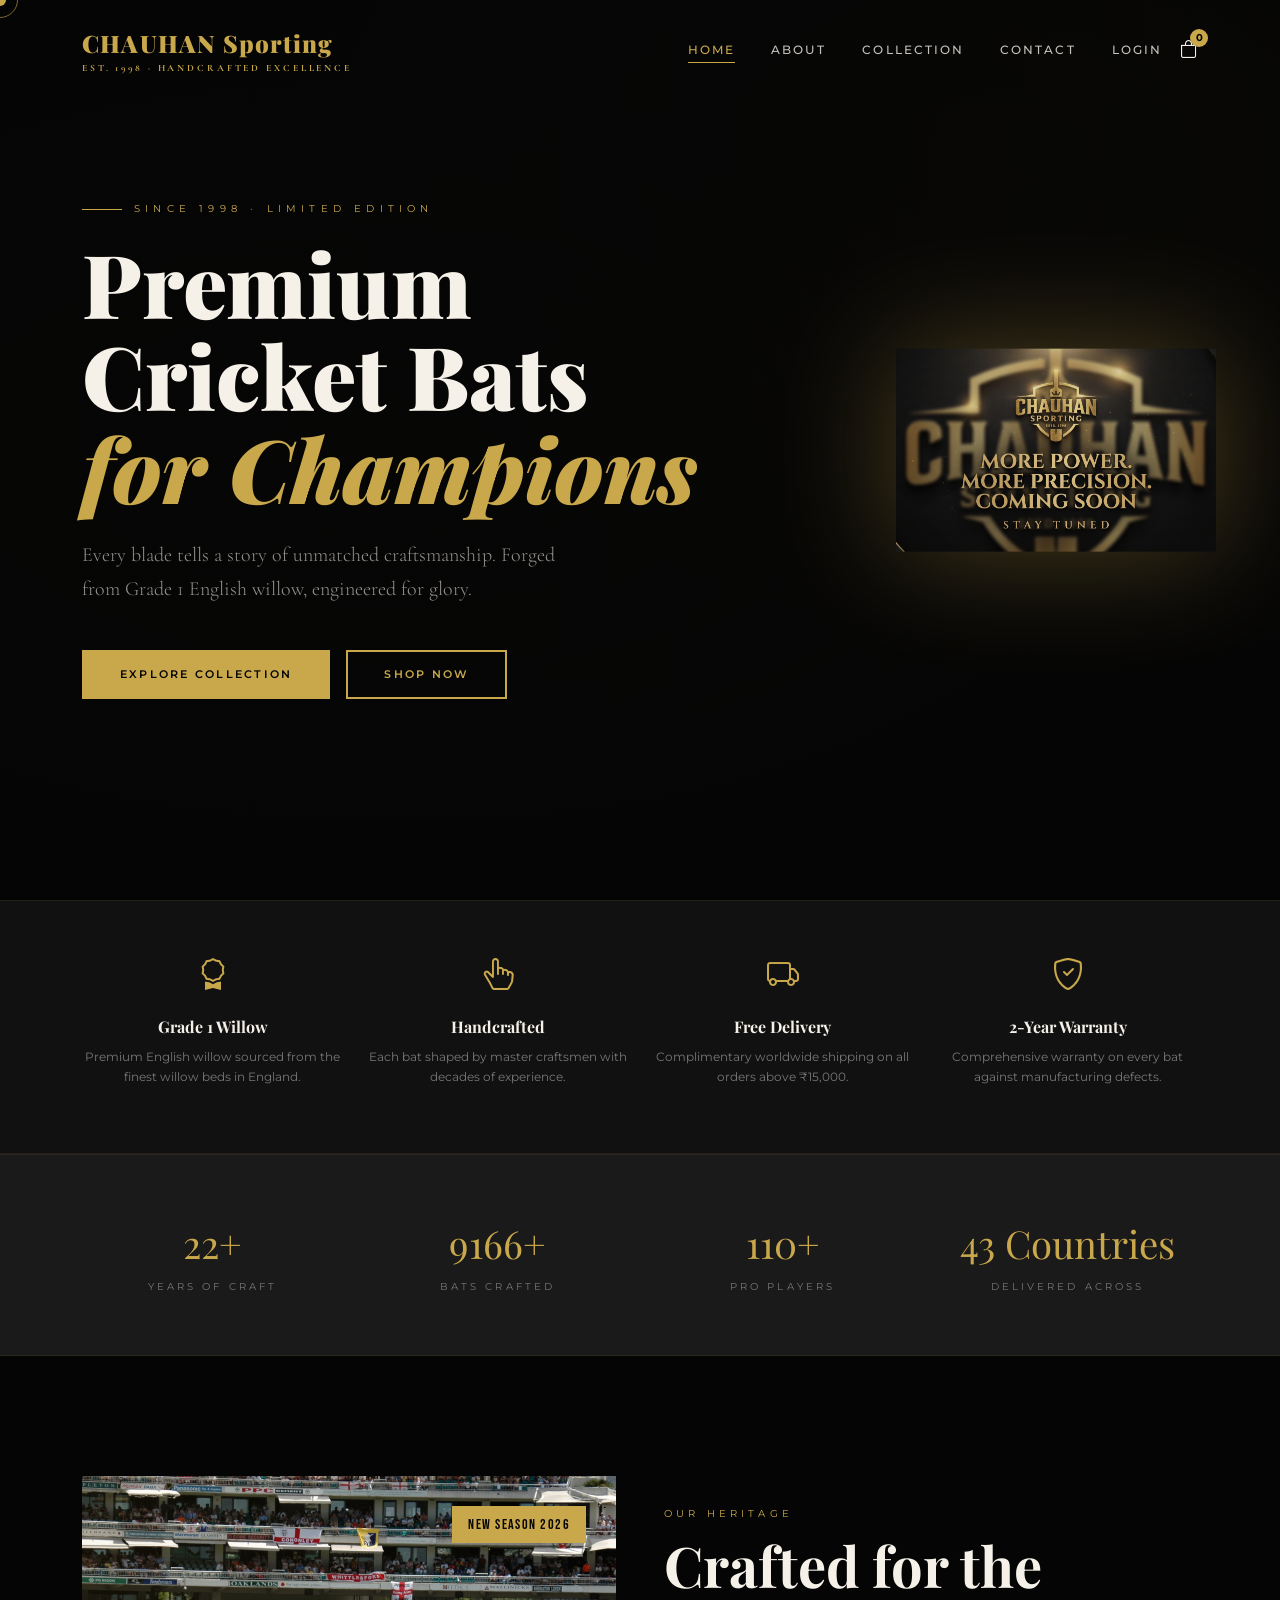
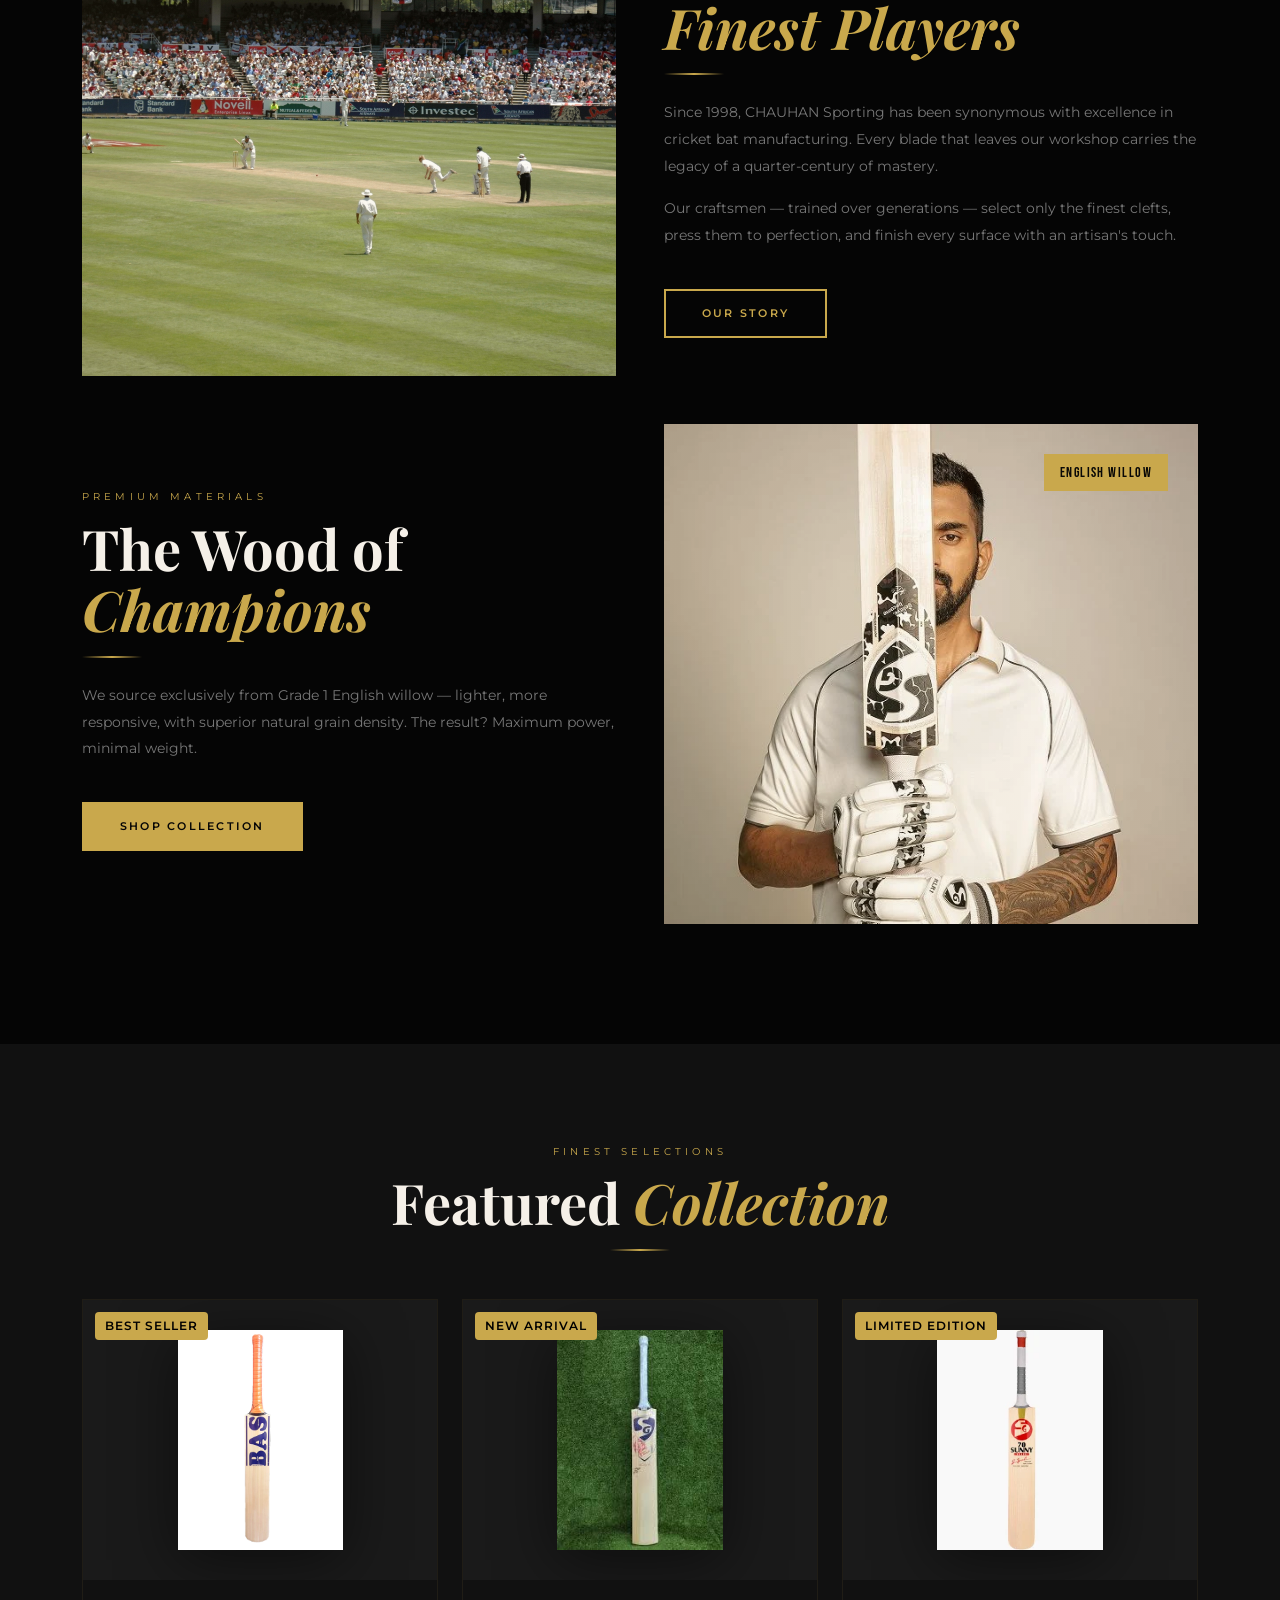
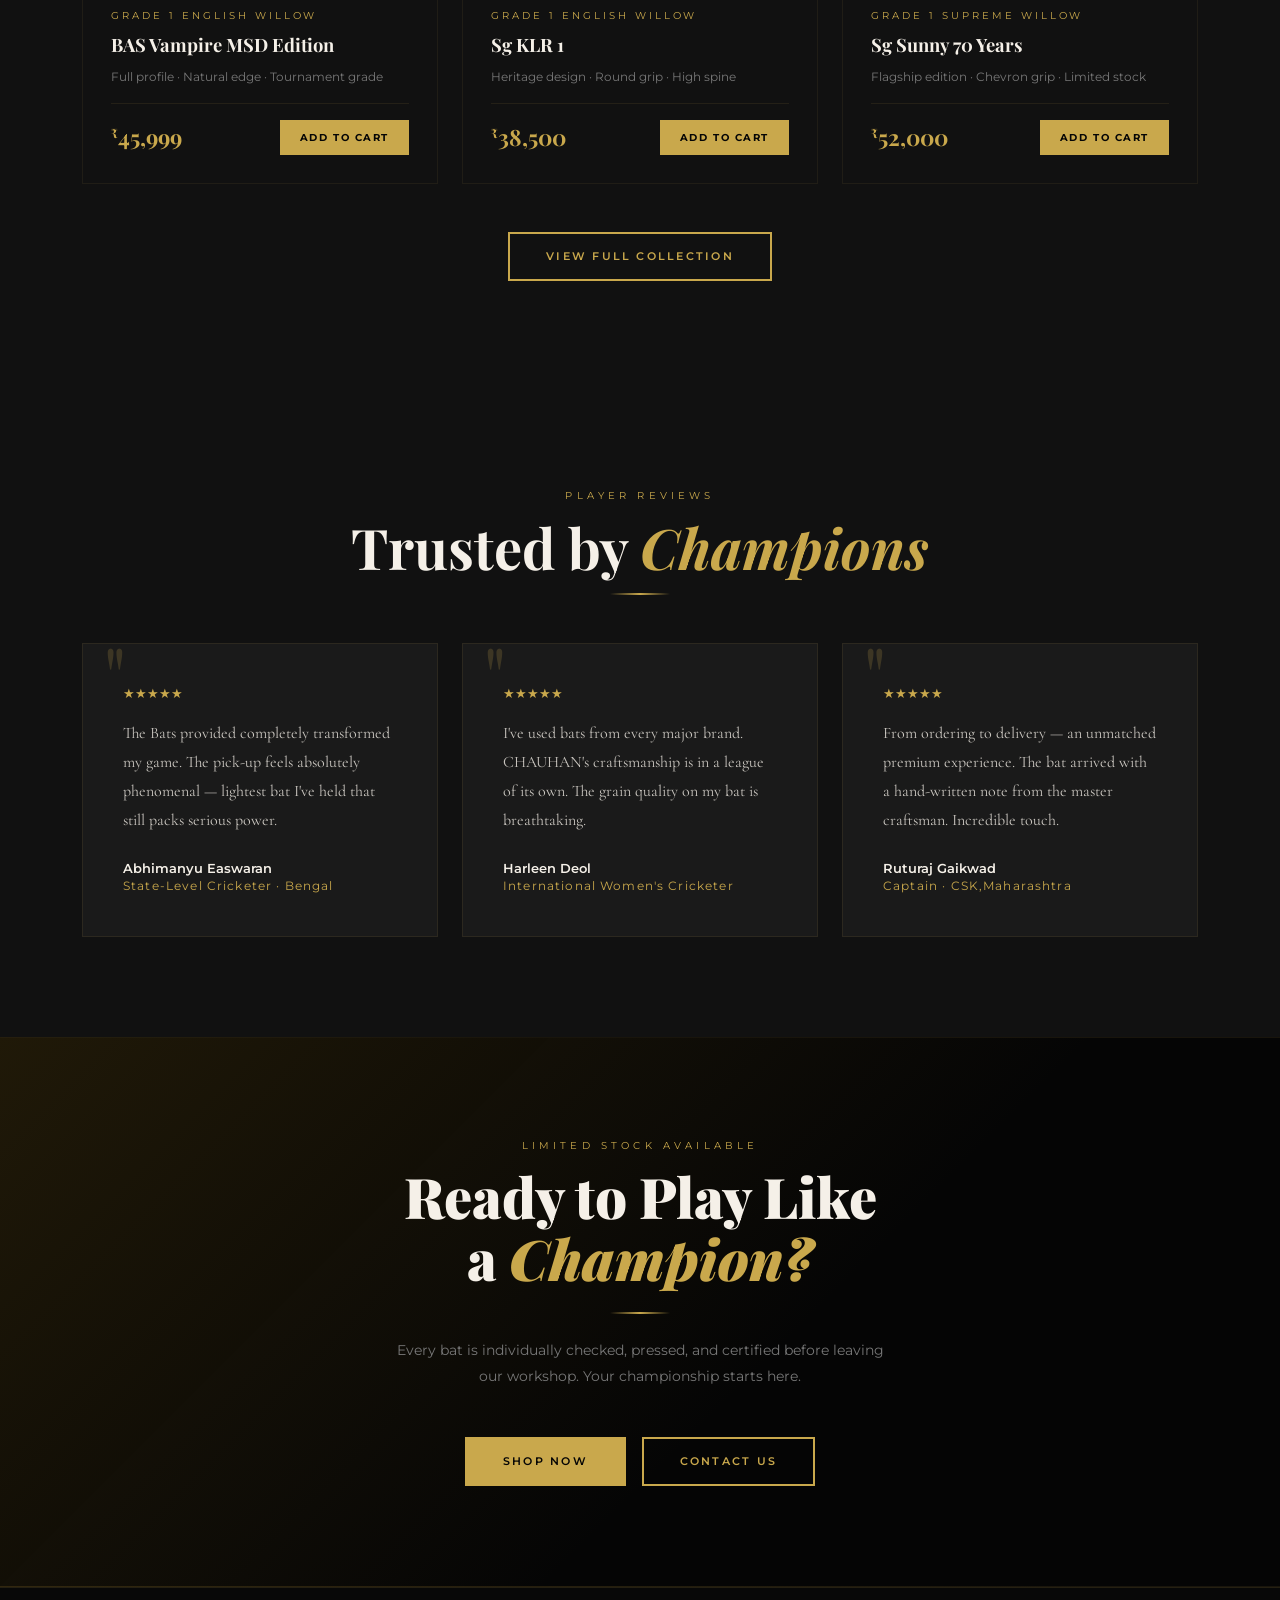
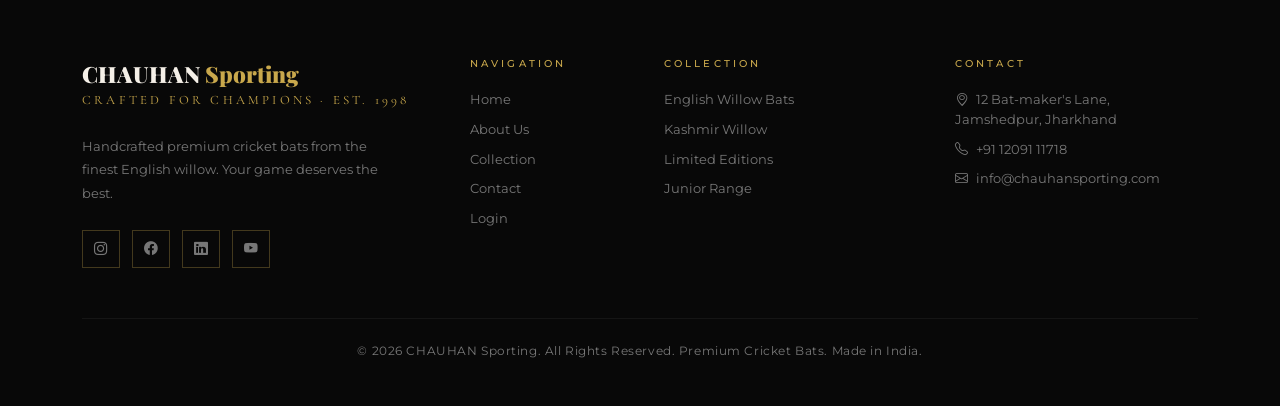
==== index.html @ fa4aa622 "My First Commit." ====
<!DOCTYPE html>
<html lang="en">
<head>
  <meta charset="UTF-8" />
  <meta name="viewport" content="width=device-width, initial-scale=1.0" />
  <title>CHAUHAN Sporting — Premium Cricket Bats for Champions</title>
  <link rel="preconnect" href="https://fonts.googleapis.com" />
  <link rel="preconnect" href="https://fonts.gstatic.com" crossorigin />
  <link href="https://fonts.googleapis.com/css2?family=Playfair+Display:ital,wght@0,400;0,700;1,400&family=Montserrat:wght@300;400;500;600;700&display=swap" rel="stylesheet" />
  <link rel="stylesheet" href="https://cdn.jsdelivr.net/npm/bootstrap@5.3.3/dist/css/bootstrap.min.css" />
  <link rel="stylesheet" href="https://cdn.jsdelivr.net/npm/bootstrap-icons@1.11.3/font/bootstrap-icons.min.css" />
  <link rel="stylesheet" href="style.css" />
</head>
<body>

<!-- Loader -->
<div id="loader">
  <div class="loader-brand">CHAUHAN<span style="color:var(--off-white);font-weight:300"> Sporting</span></div>
  <div class="loader-bar"><div class="loader-fill"></div></div>
</div>

<!-- Cursor -->
<div class="cursor"></div>
<div class="cursor-follower"></div>
<!-- Scroll Progress -->
<div class="scroll-progress"></div>

<!-- ══════════ NAVBAR ══════════ -->
<nav class="navbar navbar-expand-lg fixed-top">
  <div class="container">
    <a class="navbar-brand" href="index.html">
      <span>CHAUHAN Sporting</span>
      <span class="brand-tagline">Est. 1998 · Handcrafted Excellence</span>
    </a>
    <div class="d-flex align-items-center gap-3 order-lg-last">
      <span class="cart-icon">
        <i class="bi bi-bag"></i>
        <span class="cart-count">0</span>
      </span>
      <button class="navbar-toggler" type="button" data-bs-toggle="collapse" data-bs-target="#navMenu">
        <span class="navbar-toggler-icon"></span>
      </button>
    </div>
    <div class="collapse navbar-collapse" id="navMenu">
      <ul class="navbar-nav ms-auto align-items-lg-center">
        <li class="nav-item"><a class="nav-link" href="index.html">Home</a></li>
        <li class="nav-item"><a class="nav-link" href="about.html">About</a></li>
        <li class="nav-item"><a class="nav-link" href="collection.html">Collection</a></li>
        <li class="nav-item"><a class="nav-link" href="contact.html">Contact</a></li>
        <li class="nav-item"><a class="nav-link" href="login.html">Login</a></li>
      </ul>
    </div>
  </div>
</nav>

<!-- ══════════ HERO ══════════ -->
<section class="hero">
  <div class="hero-bg"></div>
  <div class="hero-stadium"></div>
  <div class="container hero-content">
    <div class="row">
      <div class="col-lg-7">
        <div class="hero-label">Since 1998 · Limited Edition</div>
        <h1>
          Premium Cricket Bats
          <em>for Champions</em>
        </h1>
        <p class="hero-sub">
          Every blade tells a story of unmatched craftsmanship. 
          Forged from Grade 1 English willow, engineered for glory.
        </p>
        <div class="hero-btns">
          <a href="collection.html" class="btn-gold ripple-btn"><span>Explore Collection</span></a>
          <a href="collection.html" class="btn-outline-gold ripple-btn"><span>Shop Now</span></a>
        </div>
      </div>
    </div>
  </div>

  <!-- Floating bat -->
  <div class="hero-visual d-none d-lg-block">
    <img src="ad.png"
         onerror="this.src=''"
         alt="Premium Cricket Bat" class="hero-bat-img" />
  </div>

</section>

<!-- ══════════ FEATURES STRIP ══════════ -->
<section class="features-strip">
  <div class="container">
    <div class="row g-4">
      <div class="col-6 col-md-3">
        <div class="feature-item fade-up">
          <span class="feature-icon"><i class="bi bi-award"></i></span>
          <div class="feature-title">Grade 1 Willow</div>
          <p class="feature-desc">Premium English willow sourced from the finest willow beds in England.</p>
        </div>
      </div>
      <div class="col-6 col-md-3">
        <div class="feature-item fade-up">
          <span class="feature-icon"><i class="bi bi-hand-index-thumb"></i></span>
          <div class="feature-title">Handcrafted</div>
          <p class="feature-desc">Each bat shaped by master craftsmen with decades of experience.</p>
        </div>
      </div>
      <div class="col-6 col-md-3">
        <div class="feature-item fade-up">
          <span class="feature-icon"><i class="bi bi-truck"></i></span>
          <div class="feature-title">Free Delivery</div>
          <p class="feature-desc">Complimentary worldwide shipping on all orders above ₹15,000.</p>
        </div>
      </div>
      <div class="col-6 col-md-3">
        <div class="feature-item fade-up">
          <span class="feature-icon"><i class="bi bi-shield-check"></i></span>
          <div class="feature-title">2-Year Warranty</div>
          <p class="feature-desc">Comprehensive warranty on every bat against manufacturing defects.</p>
        </div>
      </div>
    </div>
  </div>
</section>

<!-- ══════════ STATS ══════════ -->
<section style="background:var(--dark);padding:60px 0;border-top:1px solid rgba(196,158,78,.1);border-bottom:1px solid rgba(196,158,78,.1);">
  <div class="container">
    <div class="row g-4 text-center">
      <div class="col-6 col-md-3 fade-up">
        <div style="font-family:var(--font-head,'Playfair Display',serif);font-size:2.4rem;color:var(--gold,#c49e4e);">
          <span data-count="25" data-suffix="+">0+</span>
        </div>
        <div style="font-size:.65rem;letter-spacing:.3em;text-transform:uppercase;color:var(--muted,#777);margin-top:.4rem;">Years of Craft</div>
      </div>
      <div class="col-6 col-md-3 fade-up">
        <div style="font-family:var(--font-head,'Playfair Display',serif);font-size:2.4rem;color:var(--gold,#c49e4e);">
          <span data-count="10000" data-suffix="+">0+</span>
        </div>
        <div style="font-size:.65rem;letter-spacing:.3em;text-transform:uppercase;color:var(--muted,#777);margin-top:.4rem;">Bats Crafted</div>
      </div>
      <div class="col-6 col-md-3 fade-up">
        <div style="font-family:var(--font-head,'Playfair Display',serif);font-size:2.4rem;color:var(--gold,#c49e4e);">
          <span data-count="120" data-suffix="+">0+</span>
        </div>
        <div style="font-size:.65rem;letter-spacing:.3em;text-transform:uppercase;color:var(--muted,#777);margin-top:.4rem;">Pro Players</div>
      </div>
      <div class="col-6 col-md-3 fade-up">
        <div style="font-family:var(--font-head,'Playfair Display',serif);font-size:2.4rem;color:var(--gold,#c49e4e);">
          <span data-count="48" data-suffix=" Countries">0</span>
        </div>
        <div style="font-size:.65rem;letter-spacing:.3em;text-transform:uppercase;color:var(--muted,#777);margin-top:.4rem;">Delivered Across</div>
      </div>
    </div>
  </div>
</section>

<!-- ══════════ SHOWCASE ══════════ -->
<section class="showcase">
  <div class="container">
    <div class="row align-items-center g-5 mb-5">
      <div class="col-lg-6">
        <div class="showcase-img-wrap fade-in">
          <img src="match.jpg"
               onerror="this.src=''" alt="Cricket Craftsmanship" />
          <div class="showcase-badge">NEW SEASON 2026</div>
        </div>
      </div>
      <div class="col-lg-6">
        <div class="fade-up">
          <p class="section-label">Our Heritage</p>
          <h2 class="section-title">Crafted for the<br><em>Finest Players</em></h2>
          <div class="gold-divider left"></div>
          <p class="mt-4" style="color:var(--muted);line-height:1.9;font-size:0.88rem;">
            Since 1998, CHAUHAN Sporting has been synonymous with excellence in cricket bat manufacturing. 
            Every blade that leaves our workshop carries the legacy of a quarter-century of mastery.
          </p>
          <p class="mt-3" style="color:var(--muted);line-height:1.9;font-size:0.88rem;">
            Our craftsmen — trained over generations — select only the finest clefts, press them to perfection, 
            and finish every surface with an artisan's touch.
          </p>
          <a href="about.html" class="btn-outline-gold ripple-btn mt-4"><span>Our Story</span></a>
        </div>
      </div>
    </div>

    <div class="row align-items-center g-5">
      <div class="col-lg-6 order-lg-2">
        <div class="showcase-img-wrap fade-in">
          <img src="r.webp"
               onerror="this.src=''" alt="English Willow" />
          <div class="showcase-badge">ENGLISH WILLOW</div>
        </div>
      </div>
      <div class="col-lg-6 order-lg-1">
        <div class="fade-up">
          <p class="section-label">Premium Materials</p>
          <h2 class="section-title">The Wood of<br><em>Champions</em></h2>
          <div class="gold-divider left"></div>
          <p class="mt-4" style="color:var(--muted);line-height:1.9;font-size:0.88rem;">
            We source exclusively from Grade 1 English willow — lighter, more responsive, 
            with superior natural grain density. The result? Maximum power, minimal weight.
          </p>
          <a href="collection.html" class="btn-gold ripple-btn mt-4"><span>Shop Collection</span></a>
        </div>
      </div>
    </div>
  </div>
</section>

<!-- ══════════ FEATURED PRODUCTS ══════════ -->
<section class="py-5" style="background:var(--charcoal);padding:100px 0!important;">
  <div class="container">
    <div class="text-center mb-5 fade-up">
      <p class="section-label">Finest Selections</p>
      <h2 class="section-title">Featured <em>Collection</em></h2>
      <div class="gold-divider"></div>
    </div>
    <div class="row g-4">
      <!-- Card 1 -->
      <div class="col-md-6 col-lg-4 fade-up">
        <div class="bat-card" onclick="openBatModal({
          name:'BAS Vampire MSD Edition',
          img:'bas.jpg',
          price:45999,grade:'Grade 1 English Willow',
          wood:'English Willow - Grade 1',weight:'1.17–1.19 kg',
          grip:'Octopus Premium Grip',length:'86 cm',
          desc:'Tournament-grade bat with concave profile and natural edge swell. Preferred by international cricketers.'
        })">
          <div class="bat-overlay"><button class="btn-quick-view">Quick View</button></div>
          <div class="bat-img-wrap">
            <div class="bat-badge">Best Seller</div>
            <img src="bas.jpg" alt="Elite Pro" />
          </div>
          <div class="bat-info">
            <div class="bat-grade">Grade 1 English Willow</div>
            <div class="bat-name">BAS Vampire MSD Edition</div>
            <div class="bat-specs">Full profile · Natural edge · Tournament grade</div>
            <div class="bat-footer">
              <div class="bat-price"><span class="currency">₹</span>45,999</div>
              <button class="btn-add-cart ripple-btn" onclick="event.stopPropagation();addToCart('BAS Vampire MSD Edition',45999,'bas.jpg','Grade 1 English Willow')">Add to Cart</button>
            </div>
          </div>
        </div>
      </div>
      <!-- Card 2 -->
      <div class="col-md-6 col-lg-4 fade-up">
        <div class="bat-card" onclick="openBatModal({
          name:'Sg KLR 1',
          img:'klr.jpeg',
          price:38500,grade:'Grade 1 English Willow',
          wood:'English Willow - Grade 1',weight:'1.15–1.17 kg',
          grip:'Round Premium Grip',length:'85.5 cm',
          desc:'A heritage design with modern performance engineering. The Sg KLR 1 carries forward our founding vision.'
        })">
          <div class="bat-overlay"><button class="btn-quick-view">Quick View</button></div>
          <div class="bat-img-wrap">
            <div class="bat-badge">New Arrival</div>
            <img src="klr.jpeg" alt="Dynasty" />
          </div>
          <div class="bat-info">
            <div class="bat-grade">Grade 1 English Willow</div>
            <div class="bat-name">Sg KLR 1</div>
            <div class="bat-specs">Heritage design · Round grip · High spine</div>
            <div class="bat-footer">
              <div class="bat-price"><span class="currency">₹</span>38,500</div>
              <button class="btn-add-cart ripple-btn" onclick="event.stopPropagation();addToCart('Sg KLR 1',38500,'klr.jpeg','Grade 1 English Willow')">Add to Cart</button>
            </div>
          </div>
        </div>
      </div>
      <!-- Card 3 -->
      <div class="col-md-6 col-lg-4 fade-up">
        <div class="bat-card" onclick="openBatModal({
          name:'Sg Sunny 70 Years',
          img:'sunny 70.webp',
          price:52000,grade:'Grade 1 English Willow',
          wood:'English Willow - Grade 1 Supreme',weight:'1.18–1.20 kg',
          grip:'Chevron Gold Grip',length:'86.5 cm',
          desc:'Our flagship model. The Sg Sunny 70 Years is reserved for those who accept nothing but the absolute best.'
        })">
          <div class="bat-overlay"><button class="btn-quick-view">Quick View</button></div>
          <div class="bat-img-wrap">
            <div class="bat-badge">Limited Edition</div>
            <img src="sunny 70.webp" alt="Sg Sunny 70 Years" />
          </div>
          <div class="bat-info">
            <div class="bat-grade">Grade 1 Supreme Willow</div>
            <div class="bat-name">Sg Sunny 70 Years</div>
            <div class="bat-specs">Flagship edition · Chevron grip · Limited stock</div>
            <div class="bat-footer">
              <div class="bat-price"><span class="currency">₹</span>52,000</div>
              <button class="btn-add-cart ripple-btn" onclick="event.stopPropagation();addToCart('Sg Sunny 70 Years',52000,'sunny 70.webp','Grade 1 Supreme Willow')">Add to Cart</button>
            </div>
          </div>
        </div>
      </div>
    </div>
    <div class="text-center mt-5 fade-up">
      <a href="collection.html" class="btn-outline-gold ripple-btn"><span>View Full Collection</span></a>
    </div>
  </div>
</section>

<!-- ══════════ TESTIMONIALS ══════════ -->
<section class="testimonials">
  <div class="container">
    <div class="text-center mb-5 fade-up">
      <p class="section-label">Player Reviews</p>
      <h2 class="section-title">Trusted by <em>Champions</em></h2>
      <div class="gold-divider"></div>
    </div>
    <div class="row g-4">
      <div class="col-md-4 fade-up">
        <div class="testimonial-card">
          <div class="stars">★★★★★</div>
          <p class="testimonial-text">The Bats provided completely transformed my game. The pick-up feels absolutely phenomenal — lightest bat I've held that still packs serious power.</p>
          <div class="testimonial-author">Abhimanyu Easwaran</div>
          <div class="testimonial-role">State-Level Cricketer · Bengal</div>
        </div>
      </div>
      <div class="col-md-4 fade-up">
        <div class="testimonial-card">
          <div class="stars">★★★★★</div>
          <p class="testimonial-text">I've used bats from every major brand. CHAUHAN's craftsmanship is in a league of its own. The grain quality on my bat is breathtaking.</p>
          <div class="testimonial-author">Harleen Deol</div>
          <div class="testimonial-role">International Women's Cricketer</div>
        </div>
      </div>
      <div class="col-md-4 fade-up">
        <div class="testimonial-card">
          <div class="stars">★★★★★</div>
          <p class="testimonial-text">From ordering to delivery — an unmatched premium experience. The bat arrived with a hand-written note from the master craftsman. Incredible touch.</p>
          <div class="testimonial-author">Ruturaj Gaikwad</div>
          <div class="testimonial-role">Captain · CSK,Maharashtra</div>
        </div>
      </div>
    </div>
  </div>
</section>

<!-- ══════════ CTA BANNER ══════════ -->
<section class="cta-banner">
  <div class="container fade-up">
    <p class="section-label">Limited Stock Available</p>
    <h2 class="section-title mb-4">Ready to Play Like<br>a <em>Champion?</em></h2>
    <div class="gold-divider"></div>
    <p class="mt-4 mb-5" style="color:var(--muted);max-width:500px;margin-inline:auto;line-height:1.8;font-size:0.88rem;">
      Every bat is individually checked, pressed, and certified before leaving our workshop. 
      Your championship starts here.
    </p>
    <div class="d-flex justify-content-center gap-3 flex-wrap">
      <a href="collection.html" class="btn-gold ripple-btn"><span>Shop Now</span></a>
      <a href="contact.html" class="btn-outline-gold ripple-btn"><span>Contact Us</span></a>
    </div>
  </div>
</section>

<!-- ══════════ FOOTER ══════════ -->
<footer>
  <div class="container">
    <div class="row g-5">
      <div class="col-lg-4">
        <div class="footer-brand">CHAUHAN<span> Sporting</span></div>
        <div class="footer-tagline mb-4">Crafted for Champions · Est. 1998</div>
        <p style="font-size:0.82rem;color:var(--muted);line-height:1.8;max-width:300px;">
          Handcrafted premium cricket bats from the finest English willow. 
          Your game deserves the best.
        </p>
        <div class="mt-4">
          <a href="https://www.instagram.com/_.chauhan._111/" target="_blank" class="social-icon"><i class="bi bi-instagram"></i></a>
              <a href="https://www.facebook.com/" target="_blank" class="social-icon"><i class="bi bi-facebook"></i></a>
              <a href="https://www.linkedin.com/in/shivanand-singh-827114405/" target="_blank" class="social-icon"><i class="bi bi-linkedin"></i></a>
              <a href="https://www.youtube.com/@chennaiipl" target="_blank" class="social-icon"><i class="bi bi-youtube"></i></a>
         </div>
      </div>
      <div class="col-6 col-lg-2 footer-links">
        <h6>Navigation</h6>
        <a href="index.html">Home</a>
        <a href="about.html">About Us</a>
        <a href="collection.html">Collection</a>
        <a href="contact.html">Contact</a>
        <a href="login.html">Login</a>
      </div>
      <div class="col-6 col-lg-3 footer-links">
        <h6>Collection</h6>
        <a href="collection.html">English Willow Bats</a>
        <a href="collection.html">Kashmir Willow</a>
        <a href="collection.html">Limited Editions</a>
        <a href="collection.html">Junior Range</a>
      </div>
      <div class="col-lg-3 footer-links">
        <h6>Contact</h6>
        <a href="#"><i class="bi bi-geo-alt me-2"></i>12 Bat-maker's Lane, Jamshedpur, Jharkhand</a>
        <a href="#"><i class="bi bi-telephone me-2"></i>+91 12091 11718</a>
        <a href="#"><i class="bi bi-envelope me-2"></i>info@chauhansporting.com</a>
      </div>
    </div>
    <div class="footer-bottom text-center">
      <p>© 2026 CHAUHAN Sporting. All Rights Reserved. Premium Cricket Bats. Made in India.</p>
    </div>
  </div>
</footer>

<!-- Bat Detail Modal -->
<div class="modal fade bat-modal" id="batModal" tabindex="-1">
  <div class="modal-dialog modal-lg modal-dialog-centered">
    <div class="modal-content">
      <div class="modal-header">
        <h5 class="modal-title"></h5>
        <button type="button" class="btn-close" data-bs-dismiss="modal"></button>
      </div>
      <div class="modal-body p-4">
        <div class="row g-4">
          <div class="col-md-5 text-center" style="background:var(--dark);padding:30px;display:flex;align-items:center;">
            <img class="modal-bat-img" src="" alt="Bat" />
          </div>
          <div class="col-md-7">
            <div class="modal-bat-grade mb-2" style="font-size:0.65rem;letter-spacing:0.3em;text-transform:uppercase;color:var(--gold)"></div>
            <div class="modal-price mb-3"></div>
            <p class="modal-bat-desc mb-4" style="font-size:0.85rem;color:var(--muted);line-height:1.8;"></p>
            <table class="spec-table mb-4">
              <tr><td>Wood Type</td><td class="modal-bat-wood"></td></tr>
              <tr><td>Weight</td><td class="modal-bat-weight"></td></tr>
              <tr><td>Grip</td><td class="modal-bat-grip"></td></tr>
              <tr><td>Length</td><td class="modal-bat-length"></td></tr>
            </table>
            <button class="btn-gold ripple-btn btn-modal-cart w-100"><span>Add to Cart</span></button>
          </div>
        </div>
      </div>
    </div>
  </div>
</div>

<!-- Cart Toast -->
<div class="cart-toast">
  <i class="bi bi-bag-check-fill"></i>
  <span class="toast-msg">Item added to cart</span>
</div>

<script src="https://cdn.jsdelivr.net/npm/bootstrap@5.3.3/dist/js/bootstrap.bundle.min.js"></script>
<script src="main.js"></script>
</body>
</html>
---- style.css ----
/* ============================================================
   CHAUHAN Sporting — Premium Cricket Brand Stylesheet
   ============================================================ */

@import url('https://fonts.googleapis.com/css2?family=Playfair+Display:ital,wght@0,400;0,700;0,900;1,400&family=Cormorant+Garamond:wght@300;400;600&family=Bebas+Neue&family=Montserrat:wght@300;400;500;600&display=swap');

/* ── CSS Variables ─────────────────────────────────────────── */
:root {
  --gold: #c9a84c;
  --gold-light: #e8c96a;
  --gold-dark: #8b6914;
  --black : #050505;
  --charcoal: #111111;
  --dark: #1a1a1a;
  --dark-mid: #242424;
  --muted: #777;
  --off-white: #f5f0e8;
  --cream: #faf5ec;
  --white: #ffffff;

  --ff-display: 'Playfair Display', Georgia, serif;
  --ff-serif: 'Cormorant Garamond', serif;
  --ff-sans: 'Montserrat', sans-serif;
  --ff-impact: 'Bebas Neue', sans-serif;

  --transition: 0.4s cubic-bezier(0.25, 0.46, 0.45, 0.94);
  --transition-fast: 0.2s ease;
  --shadow-gold: 0 0 40px rgba(201,168,76,0.3);
  --shadow-deep: 0 25px 80px rgba(0,0,0,0.8);
}

/* ── Reset & Base ──────────────────────────────────────────── */
*, *::before, *::after { box-sizing: border-box; margin: 0; padding: 0; }

html { scroll-behavior: smooth; overflow-x: hidden; }

body {
  font-family: var(--ff-sans);
  background: var(--black);
  color: var(--off-white);
  overflow-x: hidden;
  cursor: none;
}

a { text-decoration: none; color: inherit; }
img { max-width: 100%; }

/* ── Custom Cursor ─────────────────────────────────────────── */
.cursor {
  width: 12px; height: 12px;
  background: var(--gold);
  border-radius: 50%;
  position: fixed;
  pointer-events: none;
  z-index: 99999;
  transform: translate(-50%, -50%);
  transition: transform 0.1s, width 0.3s, height 0.3s, background 0.3s;
  mix-blend-mode: normal;
}
.cursor-follower {
  width: 36px; height: 36px;
  border: 1px solid var(--gold);
  border-radius: 50%;
  position: fixed;
  pointer-events: none;
  z-index: 99998;
  transform: translate(-50%, -50%);
  transition: transform 0.15s ease-out, width 0.3s, height 0.3s;
  opacity: 0.6;
}
body:hover .cursor { transform: translate(-50%, -50%) scale(1); }
/* ── Navbar ────────────────────────────────────────────────── */
.navbar {
  background: transparent;
  padding: 20px 0;
  transition: var(--transition);
  z-index: 1000;
}
.navbar.scrolled {
  background: rgba(5,5,5,0.97);
  backdrop-filter: blur(20px);
  -webkit-backdrop-filter: blur(20px);
  padding: 12px 0;
  border-bottom: 1px solid rgba(201,168,76,0.15);
  box-shadow: 0 4px 40px rgba(0,0,0,0.5);
}
.navbar-brand {
  font-family: var(--ff-display);
  font-weight: 900;
  font-size: 1.5rem;
  letter-spacing: 0.05em;
}
.navbar-brand span { color: var(--gold); }
.brand-tagline {
  font-family: var(--ff-serif);
  font-size: 0.6rem;
  letter-spacing: 0.3em;
  color: var(--gold);
  display: block;
  text-transform: uppercase;
}
.nav-link {
  font-family: var(--ff-sans);
  font-size: 0.72rem;
  font-weight: 500;
  letter-spacing: 0.18em;
  text-transform: uppercase;
  color: rgba(245,240,232,0.8) !important;
  padding: 8px 18px !important;
  position: relative;
  transition: color var(--transition-fast);
}
.nav-link::after {
  content: '';
  position: absolute;
  bottom: 4px; left: 18px;
  width: 0; height: 1px;
  background: var(--gold);
  transition: width var(--transition);
}
.nav-link:hover { color: var(--gold) !important; }
.nav-link:hover::after, .nav-link.active::after { width: calc(100% - 36px); }
.nav-link.active { color: var(--gold) !important; }

.navbar-toggler { border: 1px solid var(--gold); border-radius: 0; padding: 6px 10px; }
.navbar-toggler-icon {
  background-image: url("data:image/svg+xml,%3csvg xmlns='http://www.w3.org/2000/svg' viewBox='0 0 30 30'%3e%3cpath stroke='%23c9a84c' stroke-linecap='round' stroke-miterlimit='10' stroke-width='2' d='M4 7h22M4 15h22M4 23h22'/%3e%3c/svg%3e");
}

/* ── Buttons ───────────────────────────────────────────────── */
.btn-gold {
  font-family: var(--ff-sans);
  font-size: 0.7rem;
  font-weight: 600;
  letter-spacing: 0.2em;
  text-transform: uppercase;
  color: var(--black);
  background: var(--gold);
  border: 2px solid var(--gold);
  padding: 14px 36px;
  border-radius: 0;
  position: relative;
  overflow: hidden;
  transition: color var(--transition), background var(--transition);
  display: inline-block;
}
.btn-gold::before {
  content: '';
  position: absolute;
  inset: 0;
  background: var(--black);
  transform: translateX(-101%);
  transition: transform var(--transition);
  z-index: 0;
}
.btn-gold:hover { color: var(--gold); }
.btn-gold:hover::before { transform: translateX(0); }
.btn-gold span { position: relative; z-index: 1; }

.btn-outline-gold {
  font-family: var(--ff-sans);
  font-size: 0.7rem;
  font-weight: 600;
  letter-spacing: 0.2em;
  text-transform: uppercase;
  color: var(--gold);
  background: transparent;
  border: 2px solid var(--gold);
  padding: 14px 36px;
  border-radius: 0;
  position: relative;
  overflow: hidden;
  transition: color var(--transition), background var(--transition);
  display: inline-block;
}
.btn-outline-gold::before {
  content: '';
  position: absolute;
  inset: 0;
  background: var(--gold);
  transform: translateX(-101%);
  transition: transform var(--transition);
  z-index: 0;
}
.btn-outline-gold:hover { color: var(--black); }
.btn-outline-gold:hover::before { transform: translateX(0); }
.btn-outline-gold span { position: relative; z-index: 1; }

/* ripple */
.ripple-btn { position: relative; overflow: hidden; }
.ripple-btn .ripple {
  position: absolute;
  border-radius: 50%;
  background: rgba(255,255,255,0.25);
  transform: scale(0);
  animation: ripple-anim 0.6s linear;
  pointer-events: none;
}
@keyframes ripple-anim { to { transform: scale(4); opacity: 0; } }

/* ── Gold Divider ──────────────────────────────────────────── */
.gold-divider {
  width: 60px; height: 2px;
  background: linear-gradient(90deg, transparent, var(--gold), transparent);
  margin: 16px auto;
}
.gold-divider.left { margin: 16px 0; }

/* ── Section Titles ────────────────────────────────────────── */
.section-label {
  font-family: var(--ff-sans);
  font-size: 0.65rem;
  letter-spacing: 0.4em;
  text-transform: uppercase;
  color: var(--gold);
  margin-bottom: 12px;
}
.section-title {
  font-family: var(--ff-display);
  font-size: clamp(2rem, 5vw, 3.5rem);
  font-weight: 700;
  line-height: 1.1;
  color: var(--off-white);
}
.section-title em { font-style: italic; color: var(--gold); }

/* ── Footer ────────────────────────────────────────────────── */
footer {
  background: #080808;
  border-top: 1px solid rgba(201,168,76,0.15);
  padding: 70px 0 30px;
}
.footer-brand { font-family: var(--ff-display); font-size: 1.4rem; font-weight: 900; }
.footer-brand span { color: var(--gold); }
.footer-tagline {
  font-family: var(--ff-serif);
  font-size: 0.8rem;
  letter-spacing: 0.25em;
  color: var(--gold);
  text-transform: uppercase;
}
.footer-links h6 {
  font-family: var(--ff-sans);
  font-size: 0.65rem;
  letter-spacing: 0.3em;
  text-transform: uppercase;
  color: var(--gold);
  margin-bottom: 20px;
}
.footer-links a {
  display: block;
  font-size: 0.82rem;
  color: var(--muted);
  margin-bottom: 10px;
  transition: color var(--transition-fast);
}
.footer-links a:hover { color: var(--gold); }
.social-icon {
  width: 38px; height: 38px;
  border: 1px solid rgba(201,168,76,0.3);
  display: inline-flex;
  align-items: center;
  justify-content: center;
  color: var(--muted);
  font-size: 0.85rem;
  margin-right: 8px;
  transition: var(--transition);
}
.social-icon:hover {
  border-color: var(--gold);
  color: var(--gold);
  box-shadow: 0 0 20px rgba(201,168,76,0.2);
}
.footer-bottom {
  border-top: 1px solid rgba(255,255,255,0.05);
  padding-top: 24px;
  margin-top: 50px;
  font-size: 0.72rem;
  color: var(--muted);
  letter-spacing: 0.05em;
}

/* ── Page Header (inner pages) ─────────────────────────────── */
.page-header {
  padding: 180px 0 100px;
  position: relative;
  overflow: hidden;
  background: var(--charcoal);
  text-align: center;
}
.page-header::before {
  content: '';
  position: absolute;
  inset: 0;
  background: radial-gradient(ellipse at center bottom, rgba(201,168,76,0.12) 0%, transparent 70%);
}
.page-header h1 {
  font-family: var(--ff-display);
  font-size: clamp(2.5rem, 7vw, 5rem);
  font-weight: 900;
}
.page-header h1 em { font-style: italic; color: var(--gold); }
.breadcrumb { background: none; justify-content: center; }
.breadcrumb-item { font-size: 0.72rem; letter-spacing: 0.15em; color: var(--muted); }
.breadcrumb-item.active { color: var(--gold); }
.breadcrumb-item + .breadcrumb-item::before { color: var(--gold); }

/* ── Scroll Progress ───────────────────────────────────────── */
.scroll-progress {
  position: fixed;
  top: 0; left: 0;
  height: 2px;
  background: linear-gradient(90deg, var(--gold-dark), var(--gold), var(--gold-light));
  z-index: 99999;
  width: 0%;
  transition: width 0.1s linear;
}

/* ── Loader ────────────────────────────────────────────────── */
#loader {
  position: fixed;
  inset: 0;
  background: var(--black);
  display: flex;
  flex-direction: column;
  align-items: center;
  justify-content: center;
  z-index: 999999;
  transition: opacity 0.6s, visibility 0.6s;
}
#loader.hidden { opacity: 0; visibility: hidden; }
.loader-brand {
  font-family: var(--ff-display);
  font-size: 2rem;
  font-weight: 900;
  color: var(--gold);
  margin-bottom: 30px;
  letter-spacing: 0.05em;
}
.loader-bar {
  width: 200px; height: 1px;
  background: rgba(201,168,76,0.2);
  overflow: hidden;
}
.loader-fill {
  height: 100%;
  background: var(--gold);
  width: 0%;
  animation: loadfill 1.2s ease-out forwards;
}
@keyframes loadfill { to { width: 100%; } }

/* ── Animations ────────────────────────────────────────────── */
.fade-up { opacity: 0; transform: translateY(40px); transition: opacity 0.8s ease, transform 0.8s ease; }
.fade-up.visible { opacity: 1; transform: translateY(0); }
.fade-in { opacity: 0; transition: opacity 1s ease; }
.fade-in.visible { opacity: 1; }

/* ── Utility ───────────────────────────────────────────────── */
.text-gold { color: var(--gold); }
.bg-charcoal { background: var(--charcoal); }
.bg-dark-mid { background: var(--dark-mid); }
.font-display { font-family: var(--ff-display); }
.font-serif { font-family: var(--ff-serif); }
.font-impact { font-family: var(--ff-impact); }
.ls-wide { letter-spacing: 0.15em; }
.ls-wider { letter-spacing: 0.3em; }

/* ============================================================
   HOME PAGE
   ============================================================ */

/* Hero */
.hero {
  height: 100vh;
  min-height: 700px;
  position: relative;
  display: flex;
  align-items: center;
  overflow: hidden;
  background: var(--black);
}
.hero-bg {
  position: absolute;
  inset: 0;
  background:
    radial-gradient(ellipse at 30% 50%, rgba(201,168,76,0.08) 0%, transparent 60%),
    radial-gradient(ellipse at 80% 20%, rgba(201,168,76,0.05) 0%, transparent 50%);
  z-index: 0;
}
.hero-stadium {
  position: absolute;
  inset: 0;
  background:
    linear-gradient(to right, rgba(5,5,5,0.92) 40%, rgba(5,5,5,0.6) 100%),
    url('https://images.unsplash.com/photo-1531415074968-036ba1b575da?w=1920&q=80') center/cover no-repeat;
  z-index: 1;
}
.hero-content { position: relative; z-index: 2; }
.hero-label {
  font-family: var(--ff-sans);
  font-size: 0.65rem;
  letter-spacing: 0.5em;
  text-transform: uppercase;
  color: var(--gold);
  margin-bottom: 20px;
  display: flex;
  align-items: center;
  gap: 12px;
}
.hero-label::before {
  content: '';
  width: 40px; height: 1px;
  background: var(--gold);
  display: inline-block;
}
.hero h1 {
  font-family: var(--ff-display);
  font-size: clamp(2.8rem, 7vw, 5.5rem);
  font-weight: 900;
  line-height: 1.05;
  margin-bottom: 24px;
  color: var(--off-white);
}
.hero h1 em {
  font-style: italic;
  color: var(--gold);
  display: block;
}
.hero-sub {
  font-family: var(--ff-serif);
  font-size: clamp(1rem, 2vw, 1.25rem);
  font-weight: 300;
  color: rgba(245,240,232,0.6);
  max-width: 480px;
  line-height: 1.7;
  margin-bottom: 44px;
}
.hero-btns { display: flex; gap: 16px; flex-wrap: wrap; }

/* hero decorative bat */
.hero-visual {
  position: absolute;
  right: 5%;
  top: 50%;
  transform: translateY(-50%);
  z-index: 2;
  opacity: 0.85;
}
.hero-bat-img {
  width: clamp(200px, 25vw, 380px);
  filter: drop-shadow(0 0 60px rgba(201,168,76,0.4));
  animation: floatBat 4s ease-in-out infinite;
}
@keyframes floatBat {
  0%, 100% { transform: translateY(0) rotate(-5deg); }
  50% { transform: translateY(-18px) rotate(-3deg); }
}

/* Hero stats */
.hero-stats {
  position: absolute;
  bottom: 60px;
  left: 0; right: 0;
  z-index: 3;
}
.stat-item { text-align: center; }
.stat-num {
  font-family: var(--ff-impact);
  font-size: clamp(2rem, 4vw, 3rem);
  color: var(--gold);
  line-height: 1;
}
.stat-label {
  font-size: 0.65rem;
  letter-spacing: 0.25em;
  text-transform: uppercase;
  color: var(--muted);
  margin-top: 4px;
}

/* Features strip */
.features-strip {
  background: var(--charcoal);
  border-top: 1px solid rgba(201,168,76,0.1);
  border-bottom: 1px solid rgba(201,168,76,0.1);
  padding: 50px 0;
}
.feature-item { text-align: center; }
.feature-icon {
  font-size: 2rem;
  color: var(--gold);
  margin-bottom: 16px;
  display: block;
}
.feature-title {
  font-family: var(--ff-display);
  font-size: 1rem;
  font-weight: 700;
  margin-bottom: 8px;
  color: var(--off-white);
}
.feature-desc { font-size: 0.78rem; color: var(--muted); line-height: 1.6; }

/* Showcase section */
.showcase { padding: 120px 0; background: var(--black); }
.showcase-img-wrap {
  position: relative;
  overflow: hidden;
}
.showcase-img-wrap img {
  width: 100%;
  height: 500px;
  object-fit: cover;
  transition: transform 0.8s ease;
}
.showcase-img-wrap:hover img { transform: scale(1.05); }
.showcase-img-wrap::after {
  content: '';
  position: absolute;
  inset: 0;
  background: linear-gradient(45deg, rgba(201,168,76,0.15), transparent);
  pointer-events: none;
}
.showcase-badge {
  position: absolute;
  top: 30px; right: 30px;
  background: var(--gold);
  color: var(--black);
  font-family: var(--ff-impact);
  font-size: 0.9rem;
  letter-spacing: 0.1em;
  padding: 8px 16px;
}

/* Testimonial */
.testimonials { padding: 100px 0; background: var(--charcoal); }
.testimonial-card {
  background: var(--dark);
  border: 1px solid rgba(201,168,76,0.1);
  padding: 40px;
  position: relative;
  transition: var(--transition);
}
.testimonial-card:hover {
  border-color: rgba(201,168,76,0.4);
  box-shadow: var(--shadow-gold);
  transform: translateY(-4px);
}
.testimonial-card::before {
  content: '"';
  font-family: var(--ff-display);
  font-size: 5rem;
  color: var(--gold);
  opacity: 0.2;
  position: absolute;
  top: -10px; left: 20px;
  line-height: 1;
}
.testimonial-text {
  font-family: var(--ff-serif);
  font-size: 1rem;
  line-height: 1.8;
  color: rgba(245,240,232,0.8);
  margin-bottom: 24px;
}
.testimonial-author { font-weight: 600; font-size: 0.82rem; }
.testimonial-role { font-size: 0.72rem; color: var(--gold); letter-spacing: 0.1em; }
.stars { color: var(--gold); font-size: 0.8rem; margin-bottom: 16px; }

/* CTA Banner */
.cta-banner {
  padding: 100px 0;
  background:
    linear-gradient(135deg, rgba(139,105,20,0.2) 0%, rgba(5,5,5,0) 60%),
    var(--black);
  border-top: 1px solid rgba(201,168,76,0.1);
  border-bottom: 1px solid rgba(201,168,76,0.1);
  text-align: center;
}
.cta-banner h2 {
  font-family: var(--ff-display);
  font-size: clamp(2rem, 5vw, 3.5rem);
  font-weight: 900;
}

/* ============================================================
   ABOUT PAGE
   ============================================================ */
.about-intro { padding: 120px 0; }
.about-img {
  position: relative;
  overflow: hidden;
}
.about-img img {
  width: 100%;
  height: 580px;
  object-fit: cover;
}
.about-img-frame {
  position: absolute;
  bottom: -20px; right: -20px;
  width: 80%; height: 80%;
  border: 2px solid var(--gold);
  z-index: -1;
  opacity: 0.4;
}
.about-year {
  font-family: var(--ff-impact);
  font-size: 8rem;
  color: rgba(201,168,76,0.07);
  position: absolute;
  bottom: 0; right: 0;
  line-height: 1;
  pointer-events: none;
}
.craft-process { padding: 100px 0; background: var(--charcoal); }
.process-step {
  display: flex;
  gap: 24px;
  margin-bottom: 48px;
  align-items: flex-start;
}
.step-num {
  font-family: var(--ff-impact);
  font-size: 3rem;
  color: var(--gold);
  opacity: 0.4;
  line-height: 1;
  min-width: 60px;
}
.step-title {
  font-family: var(--ff-display);
  font-size: 1.2rem;
  font-weight: 700;
  margin-bottom: 8px;
}
.step-desc { font-size: 0.85rem; color: var(--muted); line-height: 1.7; }

.materials { padding: 100px 0; }
.material-card {
  background: var(--charcoal);
  border: 1px solid rgba(201,168,76,0.1);
  padding: 50px 40px;
  text-align: center;
  transition: var(--transition);
  height: 100%;
}
.material-card:hover {
  border-color: var(--gold);
  box-shadow: var(--shadow-gold);
  transform: translateY(-6px);
}
.material-icon {
  font-size: 2.5rem;
  color: var(--gold);
  margin-bottom: 20px;
  display: block;
}
.material-title {
  font-family: var(--ff-display);
  font-size: 1.3rem;
  font-weight: 700;
  margin-bottom: 12px;
}
.material-desc { font-size: 0.82rem; color: var(--muted); line-height: 1.7; }

/* ============================================================
   COLLECTION PAGE
   ============================================================ */
.collection { padding: 80px 0 120px; }

/* Filter bar */
.filter-bar { margin-bottom: 50px; }
.filter-btn {
  font-family: var(--ff-sans);
  font-size: 0.68rem;
  letter-spacing: 0.2em;
  text-transform: uppercase;
  background: none;
  border: 1px solid rgba(201,168,76,0.2);
  color: var(--muted);
  padding: 10px 24px;
  margin: 4px;
  cursor: pointer;
  transition: var(--transition);
}
.filter-btn:hover, .filter-btn.active {
  background: var(--gold);
  border-color: var(--gold);
  color: var(--black);
}

/* Bat cards */
.bat-card {
  background: var(--charcoal);
  border: 1px solid rgba(201,168,76,0.08);
  overflow: hidden;
  position: relative;
  transition: var(--transition);
  cursor: pointer;
  height: 100%;
  display: flex;
  flex-direction: column;
}
.bat-card:hover {
  border-color: rgba(201,168,76,0.4);
  box-shadow: 0 20px 60px rgba(0,0,0,0.7), 0 0 40px rgba(201,168,76,0.15);
  transform: translateY(-8px);
}
.bat-img-wrap {
  overflow: hidden;
  background: var(--dark);
  position: relative;
  height: 280px;
  display: flex;
  align-items: center;
  justify-content: center;
}
.bat-img-wrap img {
  height: 220px;
  width: auto;
  object-fit: contain;
  transition: transform 0.6s ease, filter 0.6s ease;
  filter: drop-shadow(0 10px 30px rgba(0,0,0,0.5));
}
.bat-card:hover .bat-img-wrap img {
  transform: scale(1.08) rotate(3deg);
  filter: drop-shadow(0 10px 40px rgba(201,168,76,0.3));
}
.bat-badge {
  position: absolute;
  top: 16px; left: 16px;
  background: var(--gold);
  color: var(--black);
  font-family: var(--ff-sans);
  font-size: 0.6rem;
  font-weight: 700;
  letter-spacing: 0.15em;
  text-transform: uppercase;
  padding: 5px 12px;
}
.bat-info {
  padding: 28px;
  flex-grow: 1;
  display: flex;
  flex-direction: column;
}
.bat-grade {
  font-size: 0.62rem;
  letter-spacing: 0.3em;
  text-transform: uppercase;
  color: var(--gold);
  margin-bottom: 8px;
}
.bat-name {
  font-family: var(--ff-display);
  font-size: 1.15rem;
  font-weight: 700;
  color: var(--off-white);
  margin-bottom: 10px;
  flex-grow: 1;
}
.bat-specs {
  font-size: 0.72rem;
  color: var(--muted);
  margin-bottom: 16px;
  line-height: 1.6;
}
.bat-footer {
  display: flex;
  align-items: center;
  justify-content: space-between;
  margin-top: auto;
  padding-top: 16px;
  border-top: 1px solid rgba(201,168,76,0.1);
}
.bat-price {
  font-family: var(--ff-display);
  font-size: 1.4rem;
  font-weight: 700;
  color: var(--gold);
}
.bat-price .currency { font-size: 0.8rem; vertical-align: super; }
.btn-add-cart {
  background: var(--gold);
  color: var(--black);
  border: none;
  font-family: var(--ff-sans);
  font-size: 0.65rem;
  font-weight: 700;
  letter-spacing: 0.15em;
  text-transform: uppercase;
  padding: 10px 20px;
  cursor: pointer;
  transition: var(--transition);
}
.btn-add-cart:hover {
  background: var(--gold-light);
  box-shadow: 0 4px 20px rgba(201,168,76,0.4);
}

/* Quick-view overlay */
.bat-overlay {
  position: absolute;
  inset: 0;
  background: rgba(5,5,5,0.7);
  display: flex;
  align-items: center;
  justify-content: center;
  opacity: 0;
  transition: opacity var(--transition);
}
.bat-card:hover .bat-overlay { opacity: 1; }
.btn-quick-view {
  background: transparent;
  border: 1px solid var(--gold);
  color: var(--gold);
  font-size: 0.65rem;
  letter-spacing: 0.2em;
  text-transform: uppercase;
  padding: 10px 24px;
  cursor: pointer;
  transition: var(--transition);
}
.btn-quick-view:hover { background: var(--gold); color: var(--black); }

/* Modal */
.bat-modal .modal-content {
  background: var(--dark);
  border: 1px solid rgba(201,168,76,0.2);
  border-radius: 0;
  color: var(--off-white);
}
.bat-modal .modal-header {
  border-bottom: 1px solid rgba(201,168,76,0.1);
  padding: 24px 30px;
}
.bat-modal .modal-title {
  font-family: var(--ff-display);
  font-size: 1.5rem;
  font-weight: 700;
}
.bat-modal .btn-close { filter: invert(1) sepia(1) saturate(2) hue-rotate(10deg); }
.modal-bat-img {
  height: 300px;
  object-fit: contain;
  filter: drop-shadow(0 10px 40px rgba(201,168,76,0.3));
  width: 100%;
}
.modal-price {
  font-family: var(--ff-display);
  font-size: 2rem;
  color: var(--gold);
  font-weight: 700;
}
.spec-table { width: 100%; font-size: 0.82rem; }
.spec-table td { padding: 8px 0; border-bottom: 1px solid rgba(255,255,255,0.05); }
.spec-table td:first-child { color: var(--muted); width: 40%; }
.spec-table td:last-child { color: var(--off-white); font-weight: 500; }

/* Cart toast */
.cart-toast {
  position: fixed;
  bottom: 30px; right: 30px;
  background: var(--charcoal);
  border: 1px solid var(--gold);
  padding: 16px 24px;
  font-size: 0.82rem;
  z-index: 9999;
  transform: translateY(100px);
  opacity: 0;
  transition: var(--transition);
  display: flex;
  align-items: center;
  gap: 10px;
}
.cart-toast.show { transform: translateY(0); opacity: 1; }
.cart-toast i { color: var(--gold); }

/* Cart icon */
.cart-icon {
  position: relative;
  display: inline-flex;
  align-items: center;
  color: var(--off-white);
  font-size: 1.1rem;
  cursor: pointer;
  transition: color var(--transition-fast);
}
.cart-icon:hover { color: var(--gold); }
.cart-count {
  position: absolute;
  top: -8px; right: -10px;
  background: var(--gold);
  color: var(--black);
  font-size: 0.6rem;
  font-weight: 700;
  width: 18px; height: 18px;
  border-radius: 50%;
  display: flex;
  align-items: center;
  justify-content: center;
  min-width: 18px;
}

/* ============================================================
   CONTACT PAGE
   ============================================================ */
.contact { padding: 100px 0; }
.contact-info-card {
  background: var(--charcoal);
  border: 1px solid rgba(201,168,76,0.1);
  padding: 40px;
  height: 100%;
}
.contact-info-item {
  display: flex;
  gap: 20px;
  margin-bottom: 36px;
  align-items: flex-start;
}
.contact-info-icon {
  width: 44px; height: 44px;
  border: 1px solid var(--gold);
  display: flex;
  align-items: center;
  justify-content: center;
  color: var(--gold);
  font-size: 1rem;
  flex-shrink: 0;
}
.contact-info-title { font-weight: 600; font-size: 0.82rem; margin-bottom: 4px; }
.contact-info-text { font-size: 0.8rem; color: var(--muted); line-height: 1.6; }
.contact-form-wrap {
  background: var(--charcoal);
  border: 1px solid rgba(201,168,76,0.1);
  padding: 50px;
}
.form-label {
  font-family: var(--ff-sans);
  font-size: 0.65rem;
  letter-spacing: 0.2em;
  text-transform: uppercase;
  color: var(--muted);
  margin-bottom: 8px;
}
.form-control, .form-select {
  background: var(--dark);
  border: 1px solid rgba(201,168,76,0.15);
  color: var(--off-white);
  border-radius: 0;
  padding: 14px 18px;
  font-size: 0.85rem;
  transition: border-color var(--transition);
}
.form-control:focus, .form-select:focus {
  background: var(--dark);
  border-color: var(--gold);
  box-shadow: 0 0 0 2px rgba(201,168,76,0.15);
  color: var(--off-white);
}
.form-control::placeholder { color: rgba(119,119,119,0.5); }
.form-control.is-invalid { border-color: #dc3545; }
.invalid-feedback { font-size: 0.72rem; }
.map-frame {
  height: 240px;
  border: 1px solid rgba(201,168,76,0.15);
  overflow: hidden;
  margin-top: 40px;
}
.map-frame iframe { width: 100%; height: 100%; border: 0; filter: grayscale(1) invert(0.9) contrast(0.9); }

/* ============================================================
   LOGIN PAGE
   ============================================================ */
.login-page {
  min-height: 100vh;
  display: flex;
  align-items: center;
  background:
    radial-gradient(ellipse at 20% 50%, rgba(201,168,76,0.08) 0%, transparent 50%),
    radial-gradient(ellipse at 80% 50%, rgba(139,105,20,0.06) 0%, transparent 50%),
    var(--black);
  padding: 120px 0 60px;
}
.login-left {
  display: flex;
  flex-direction: column;
  justify-content: center;
  padding: 60px;
}
.login-left h2 {
  font-family: var(--ff-display);
  font-size: clamp(2rem, 4vw, 3rem);
  font-weight: 900;
  line-height: 1.1;
  margin-bottom: 16px;
}
.login-left p { font-size: 0.85rem; color: var(--muted); line-height: 1.8; }

.login-card {
  background: rgba(26,26,26,0.8);
  backdrop-filter: blur(20px);
  -webkit-backdrop-filter: blur(20px);
  border: 1px solid rgba(201,168,76,0.2);
  padding: 54px 50px;
  position: relative;
  overflow: hidden;
}
.login-card::before {
  content: '';
  position: absolute;
  top: 0; left: 0; right: 0;
  height: 2px;
  background: linear-gradient(90deg, transparent, var(--gold), transparent);
}
.login-card-title {
  font-family: var(--ff-display);
  font-size: 1.6rem;
  font-weight: 700;
  text-align: center;
  margin-bottom: 6px;
}
.login-card-sub {
  text-align: center;
  font-size: 0.78rem;
  color: var(--muted);
  margin-bottom: 36px;
}
.input-group-glass {
  position: relative;
  margin-bottom: 20px;
}
.input-icon {
  position: absolute;
  left: 16px; top: 50%;
  transform: translateY(-50%);
  color: var(--gold);
  font-size: 0.85rem;
  z-index: 2;
}
.input-group-glass .form-control { padding-left: 44px; }
.password-toggle {
  position: absolute;
  right: 16px; top: 50%;
  transform: translateY(-50%);
  color: var(--muted);
  cursor: pointer;
  z-index: 2;
  font-size: 0.85rem;
  transition: color var(--transition-fast);
}
.password-toggle:hover { color: var(--gold); }
.login-options {
  display: flex;
  align-items: center;
  justify-content: space-between;
  margin-bottom: 28px;
}
.form-check-input {
  background-color: var(--dark);
  border-color: rgba(201,168,76,0.3);
  border-radius: 0;
}
.form-check-input:checked {
  background-color: var(--gold);
  border-color: var(--gold);
}
.form-check-label { font-size: 0.78rem; color: var(--muted); }
.forgot-link { font-size: 0.78rem; color: var(--gold); }
.forgot-link:hover { text-decoration: underline; }
.login-divider {
  text-align: center;
  position: relative;
  margin: 24px 0;
}
.login-divider::before {
  content: '';
  position: absolute;
  top: 50%; left: 0; right: 0;
  height: 1px;
  background: rgba(201,168,76,0.1);
}
.login-divider span {
  background: var(--dark-mid);
  position: relative;
  padding: 0 12px;
  font-size: 0.72rem;
  color: var(--muted);
  letter-spacing: 0.1em;
}
.social-login-btn {
  display: flex;
  align-items: center;
  justify-content: center;
  gap: 10px;
  padding: 12px;
  border: 1px solid rgba(201,168,76,0.15);
  background: transparent;
  color: var(--off-white);
  font-size: 0.78rem;
  cursor: pointer;
  transition: var(--transition);
  width: 100%;
  margin-bottom: 10px;
}
.social-login-btn:hover {
  border-color: var(--gold);
  color: var(--gold);
}
.register-link {
  text-align: center;
  margin-top: 24px;
  font-size: 0.78rem;
  color: var(--muted);
}
.register-link a { color: var(--gold); }
.register-link a:hover { text-decoration: underline; }

/* Decorative number background */
.bg-number {
  position: absolute;
  font-family: var(--ff-impact);
  font-size: 20rem;
  color: rgba(201,168,76,0.03);
  right: -40px; bottom: -40px;
  line-height: 1;
  pointer-events: none;
}

/* ── Responsive ────────────────────────────────────────────── */
@media (max-width: 991px) {
  .hero-visual { display: none; }
  .hero h1 { font-size: clamp(2.2rem, 8vw, 3.5rem); }
  .login-left { padding: 40px 30px; }
  .login-card { padding: 40px 30px; }
  .contact-form-wrap { padding: 36px 30px; }
}
@media (max-width: 767px) {
  .hero { min-height: 100svh; }
  .hero-stats { display: none; }
  .hero-btns { flex-direction: column; align-items: flex-start; }
  .bat-img-wrap { height: 220px; }
  .login-left { display: none; }
}
@media (max-width: 576px) {
  .section-title { font-size: 1.8rem; }
  .hero h1 { font-size: 2.2rem; }
}

.bat-img-wrap {
  position: relative;
  overflow: hidden;
}

.bat-badge {
  position: absolute;
  top: 12px;
  left: 12px;
  background: #c9a84c;
  color: #000;
  font-size: 12px;
  font-weight: 600;
  padding: 5px 10px;
  border-radius: 4px;
  z-index: 2;
  letter-spacing: 1px;
  text-transform: uppercase;
}
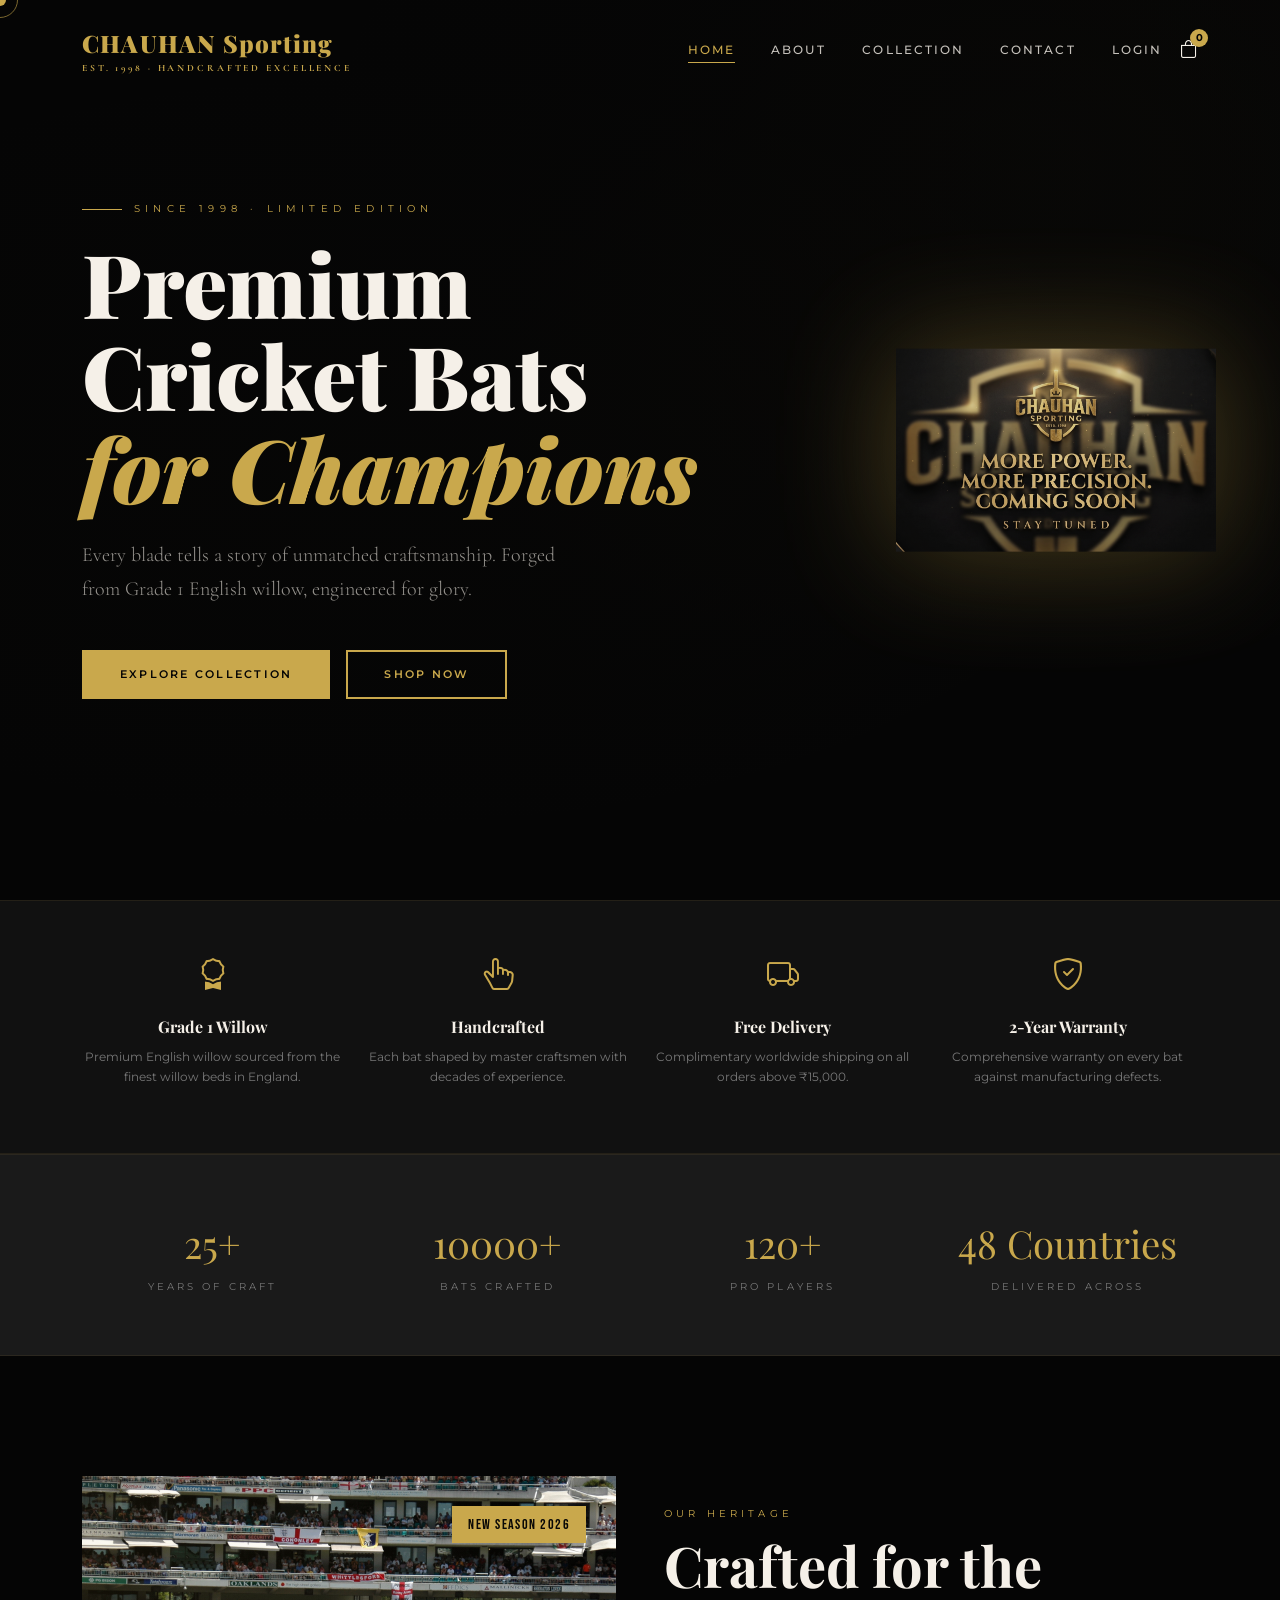
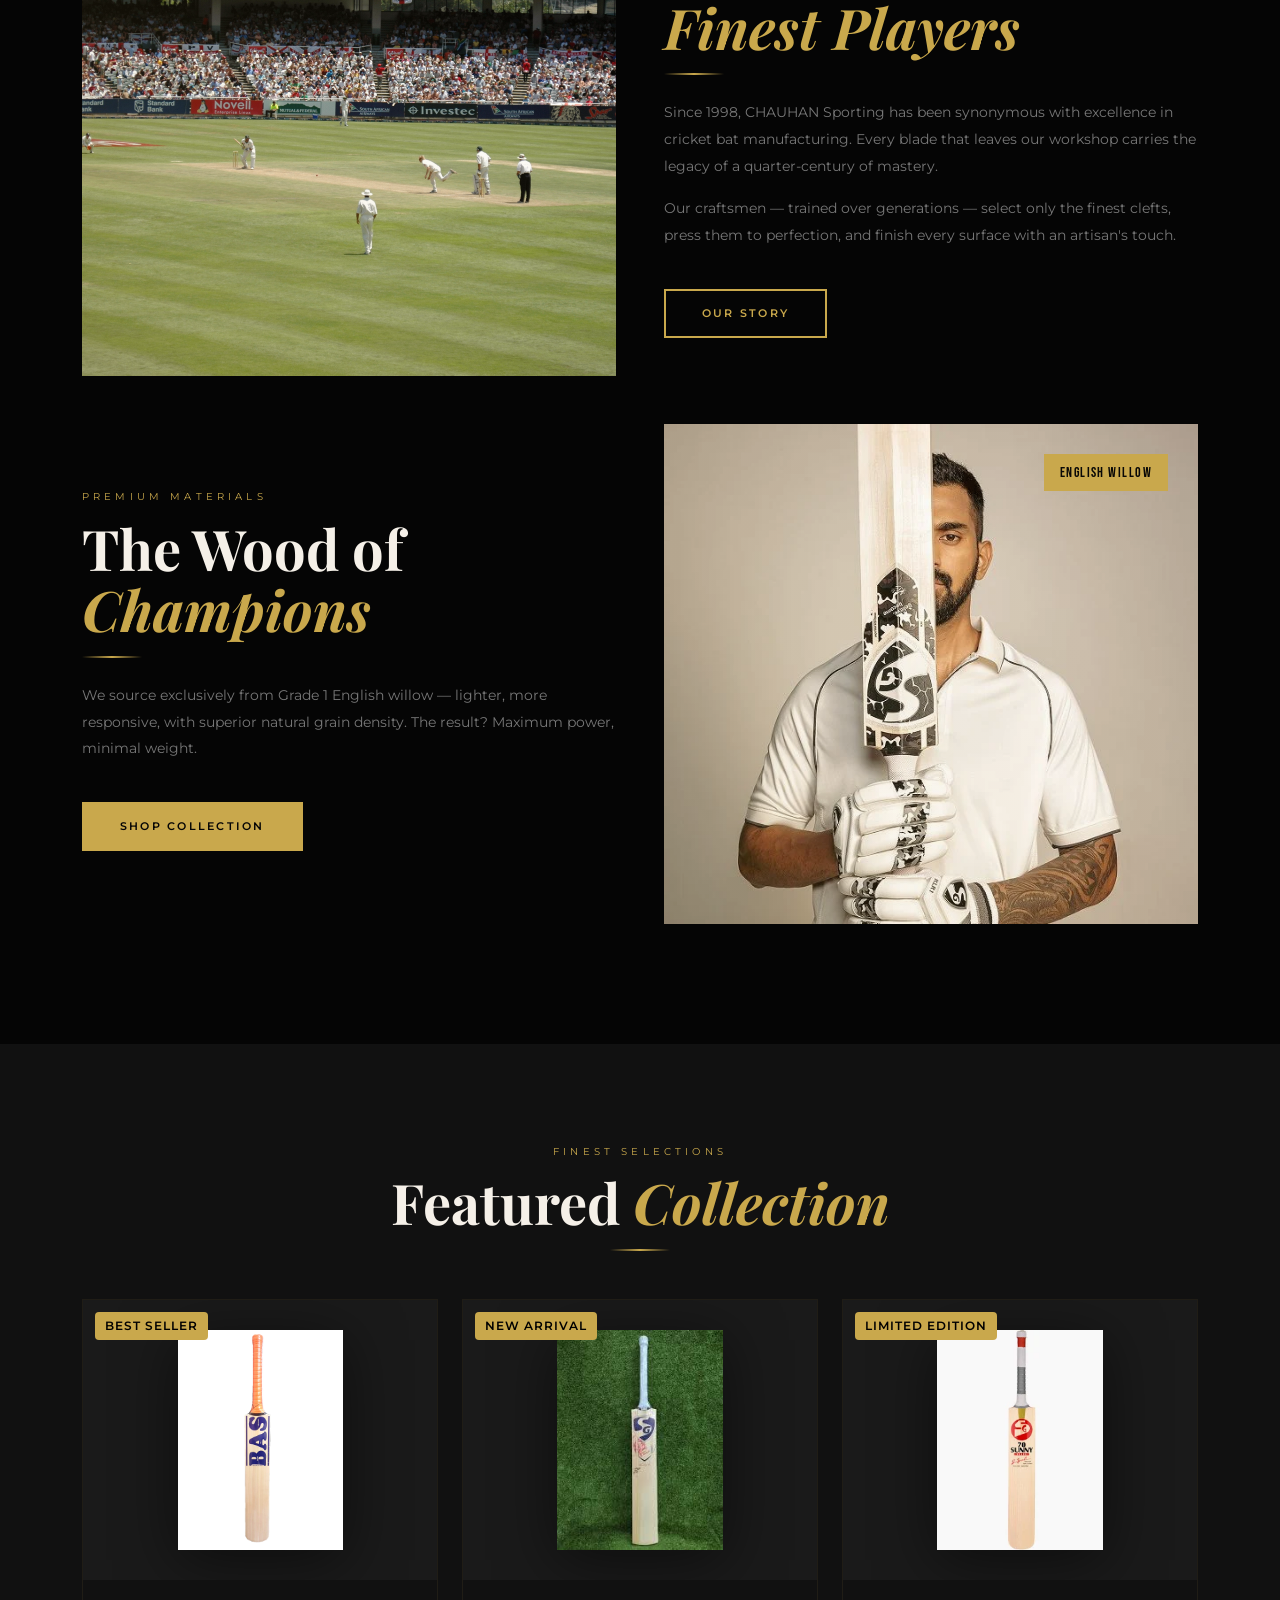
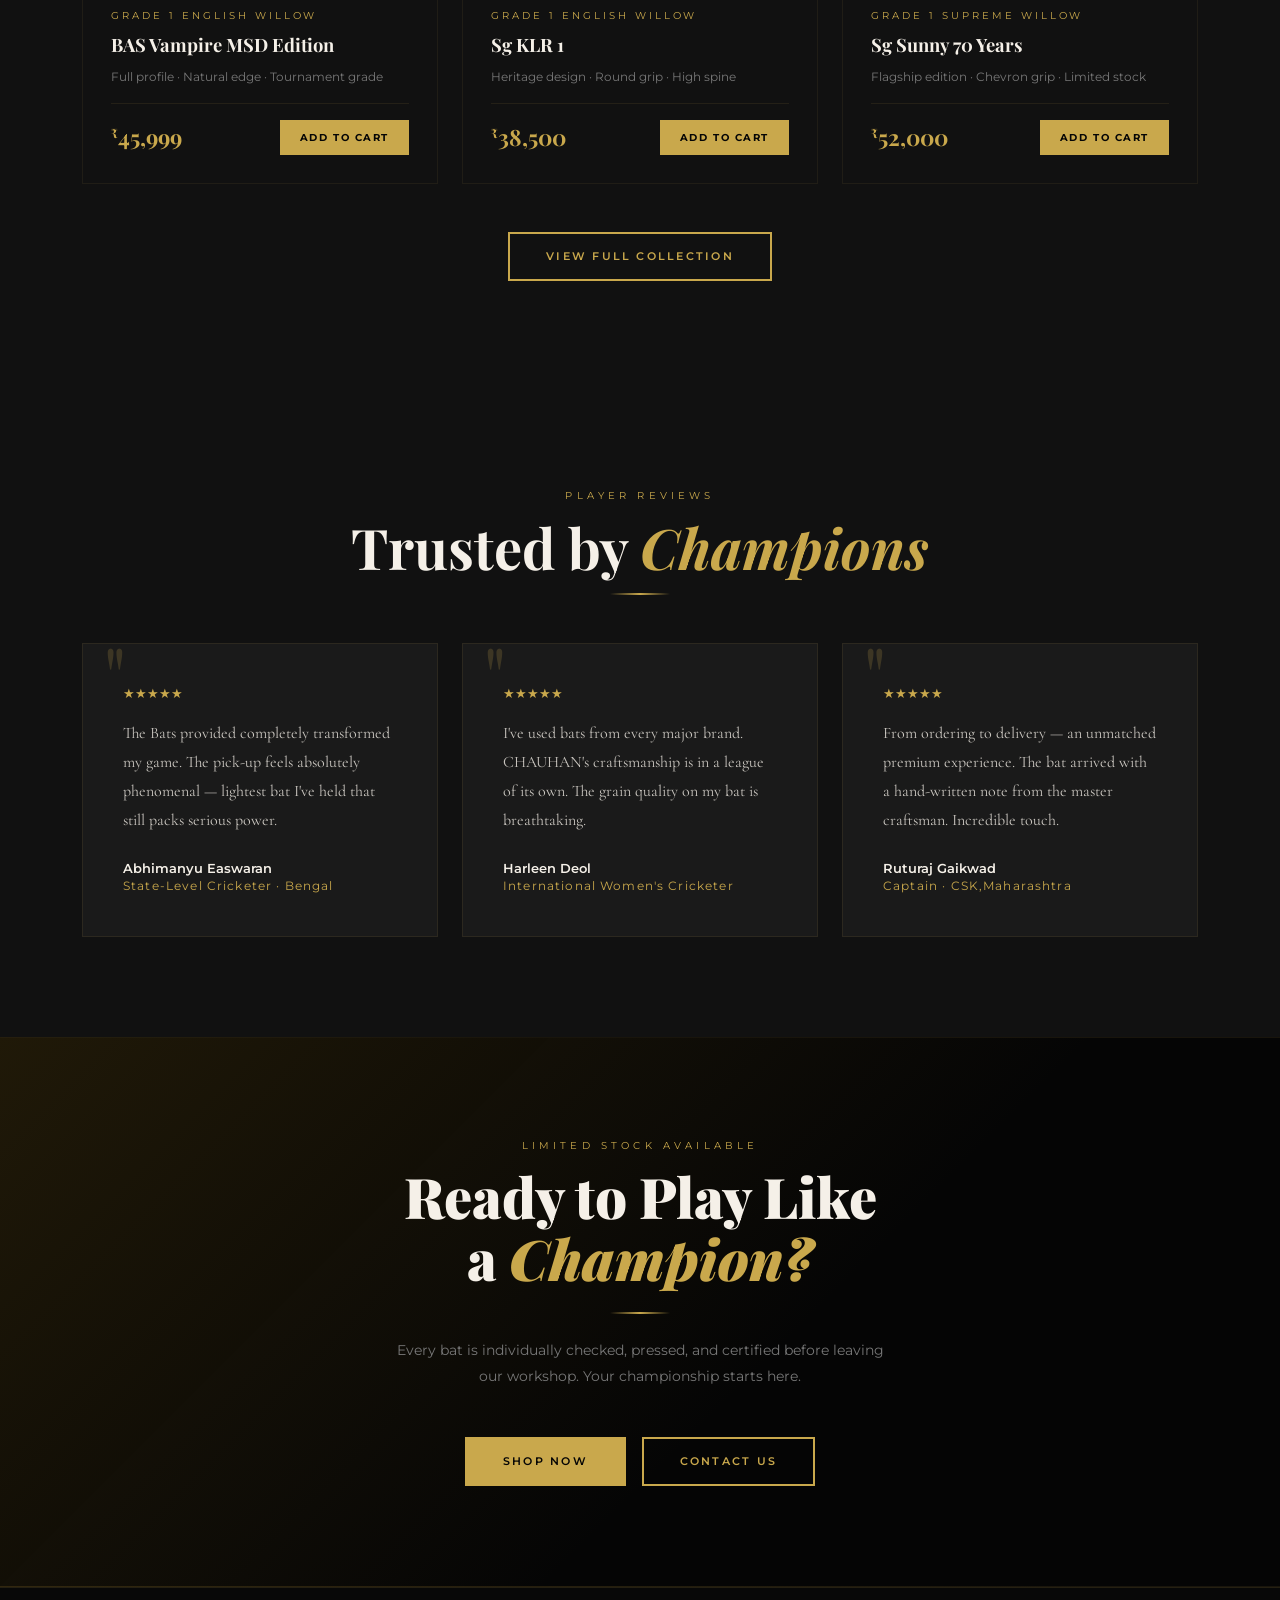
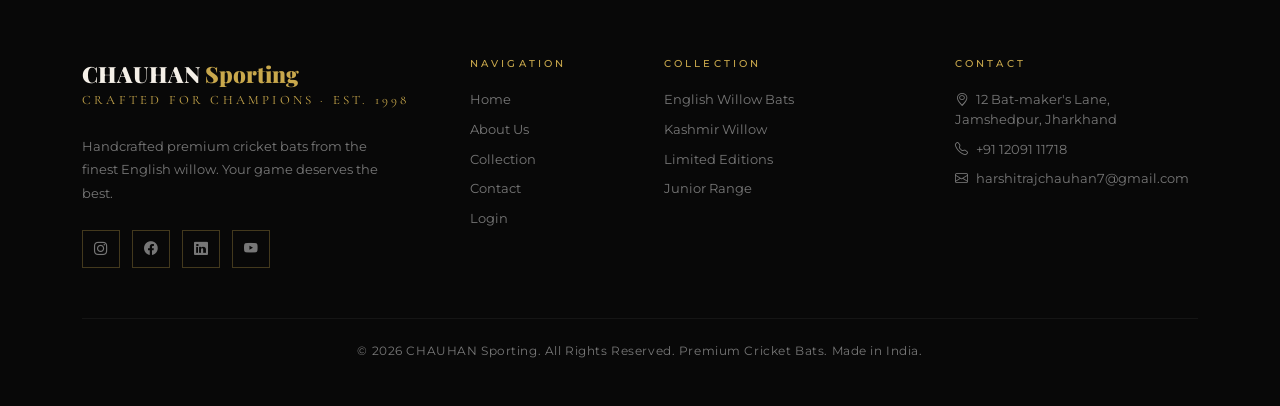
==== commit afabae1d: "modified changes" ====
--- a/index.html
+++ b/index.html
@@ -392,7 +392,7 @@
         <h6>Contact</h6>
         <a href="#"><i class="bi bi-geo-alt me-2"></i>12 Bat-maker's Lane, Jamshedpur, Jharkhand</a>
         <a href="#"><i class="bi bi-telephone me-2"></i>+91 12091 11718</a>
-        <a href="#"><i class="bi bi-envelope me-2"></i>info@chauhansporting.com</a>
+        <a href="#"><i class="bi bi-envelope me-2"></i>harshitrajchauhan7@gmail.com</a>
       </div>
     </div>
     <div class="footer-bottom text-center">
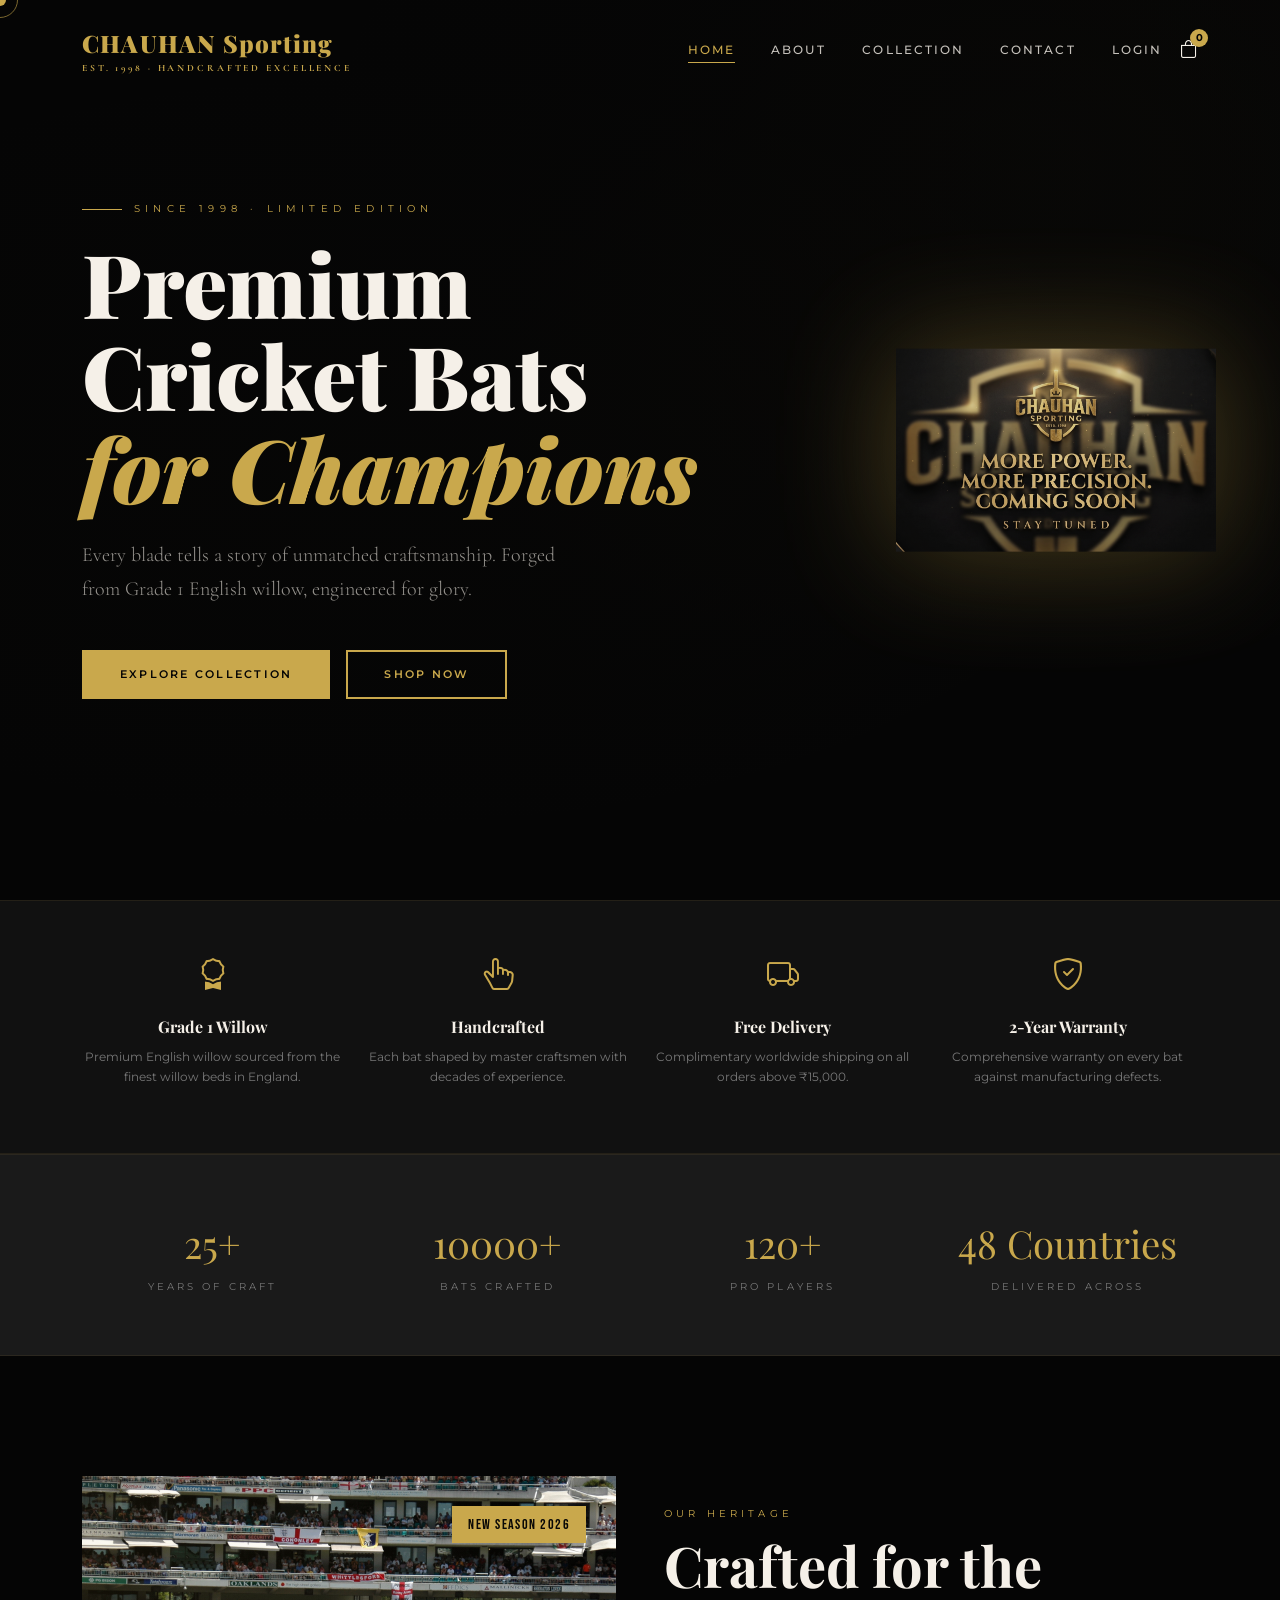
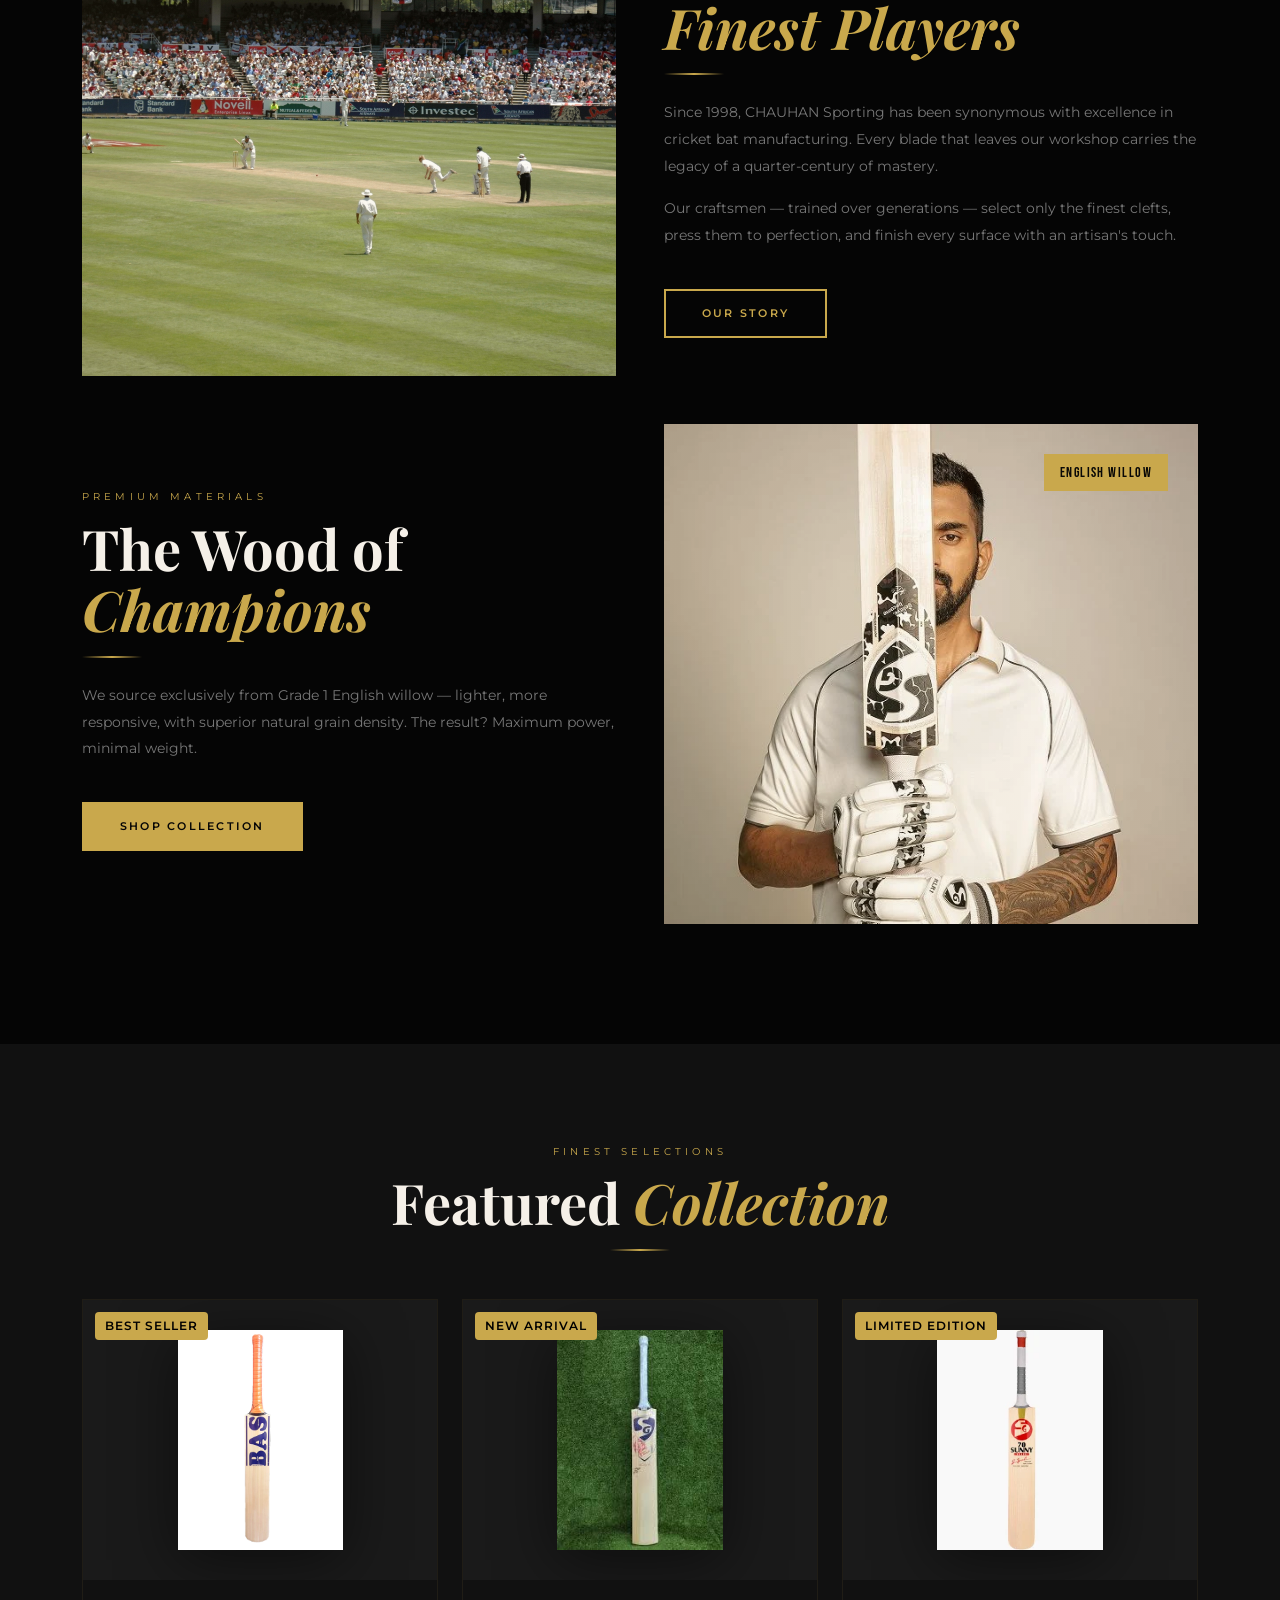
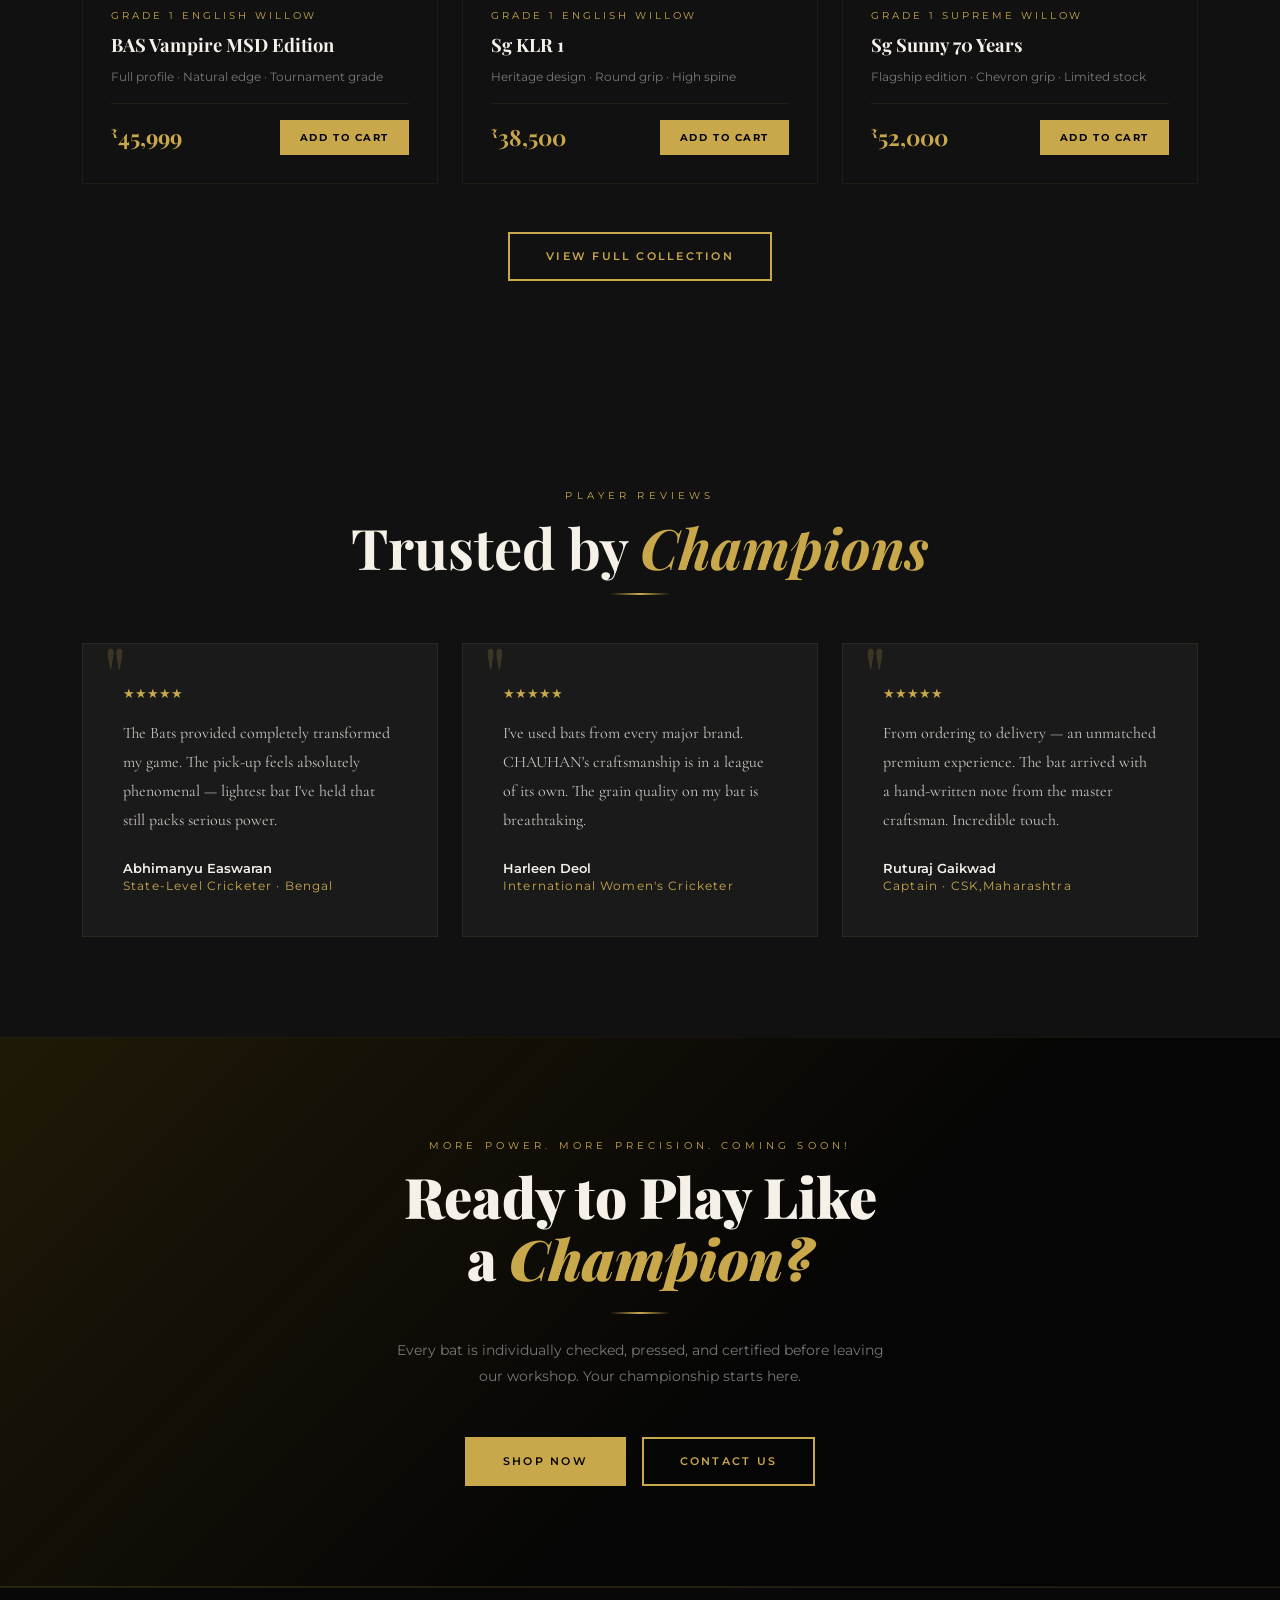
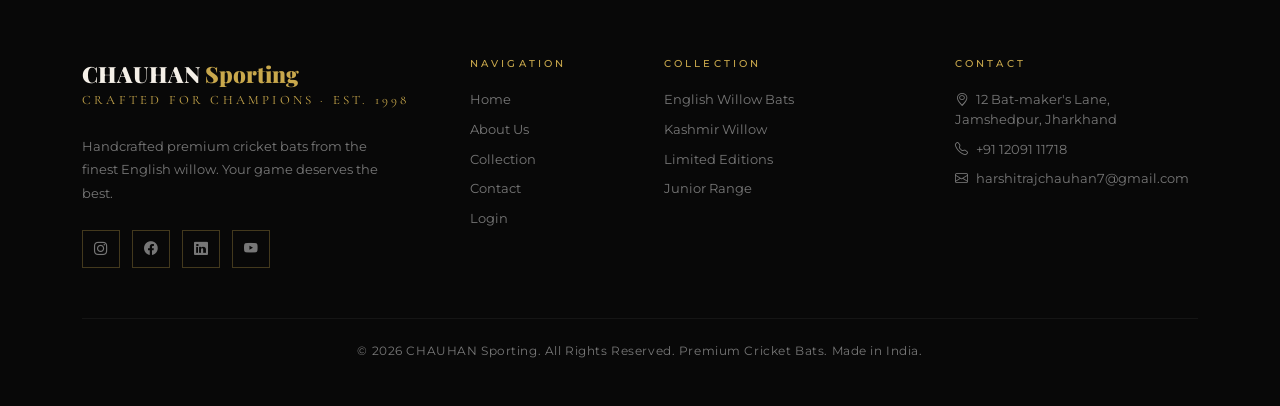
==== commit 9973646d: "I Have Changed a text in the index.html file." ====
--- a/index.html
+++ b/index.html
@@ -341,7 +341,7 @@
 <!-- ══════════ CTA BANNER ══════════ -->
 <section class="cta-banner">
   <div class="container fade-up">
-    <p class="section-label">Limited Stock Available</p>
+    <p class="section-label">More Power. More Precision. Coming Soon!</p>
     <h2 class="section-title mb-4">Ready to Play Like<br>a <em>Champion?</em></h2>
     <div class="gold-divider"></div>
     <p class="mt-4 mb-5" style="color:var(--muted);max-width:500px;margin-inline:auto;line-height:1.8;font-size:0.88rem;">
--- a/style.css
+++ b/style.css
@@ -1130,23 +1130,64 @@
 }
 
 /* ── Responsive ────────────────────────────────────────────── */
+@media (max-width: 1199px) {
+  .navbar .nav-link { padding: 8px 12px !important; letter-spacing: 0.1em; }
+}
 @media (max-width: 991px) {
   .hero-visual { display: none; }
   .hero h1 { font-size: clamp(2.2rem, 8vw, 3.5rem); }
   .login-left { padding: 40px 30px; }
   .login-card { padding: 40px 30px; }
   .contact-form-wrap { padding: 36px 30px; }
+  .navbar-collapse {
+    background: rgba(17, 17, 17, 0.98);
+    padding: 20px;
+    border-radius: 8px;
+    margin-top: 15px;
+    border: 1px solid rgba(201,168,76,0.15);
+  }
+  .nav-link::after { display: none; }
+  .showcase-img-wrap img { height: 400px; }
+  .page-header { padding: 140px 0 80px; }
+  .footer-links { margin-top: 30px; }
 }
 @media (max-width: 767px) {
-  .hero { min-height: 100svh; }
+  .hero { min-height: 100svh; height: auto; padding: 120px 0 60px; }
+  .hero-bg { background-position: center; }
+  .hero-stadium { background-position: center; }
   .hero-stats { display: none; }
-  .hero-btns { flex-direction: column; align-items: flex-start; }
+  .hero-btns { flex-direction: column; width: 100%; gap: 12px; }
+  .hero-btns a { width: 100%; text-align: center; }
   .bat-img-wrap { height: 220px; }
   .login-left { display: none; }
+  .showcase { padding: 60px 0; }
+  .showcase-img-wrap img { height: 300px; }
+  .testimonials, .cta-banner, .about-intro, .craft-process, .materials, .collection, .contact { padding: 60px 0; }
+  section[style*="padding:100px"], section[style*="padding:60px"] { padding: 60px 0 !important; }
+  footer { padding: 50px 0 30px; }
+  .btn-gold, .btn-outline-gold { padding: 12px 24px; }
+  .process-step { flex-direction: column; gap: 12px; }
+  .step-num { font-size: 2.5rem; }
+  .contact-info-item { flex-direction: column; gap: 12px; align-items: center; text-align: center; }
+  .about-img img { height: 400px; }
+  .about-year { font-size: 5rem; }
+  .login-page { padding: 100px 0 40px; }
+  .stat-num { font-size: clamp(1.8rem, 4vw, 2.5rem); }
+  .filter-bar { display: flex; flex-wrap: wrap; justify-content: center; }
 }
 @media (max-width: 576px) {
-  .section-title { font-size: 1.8rem; }
-  .hero h1 { font-size: 2.2rem; }
+  .section-title { font-size: 1.8rem !important; }
+  .hero h1 { font-size: 2.2rem !important; margin-bottom: 15px; }
+  .hero-sub { font-size: 0.95rem; margin-bottom: 30px; }
+  .loader-brand { font-size: 1.5rem; }
+  .feature-icon { font-size: 1.5rem; }
+  .feature-title { font-size: 0.9rem; }
+  .feature-desc { font-size: 0.7rem; }
+  .footer-brand { font-size: 1.2rem; }
+  .showcase-img-wrap img { height: 250px; }
+  .modal-bat-img { height: 200px; }
+  .bat-info { padding: 20px; }
+  .about-img img { height: 300px; }
 }
 
 .bat-img-wrap {
